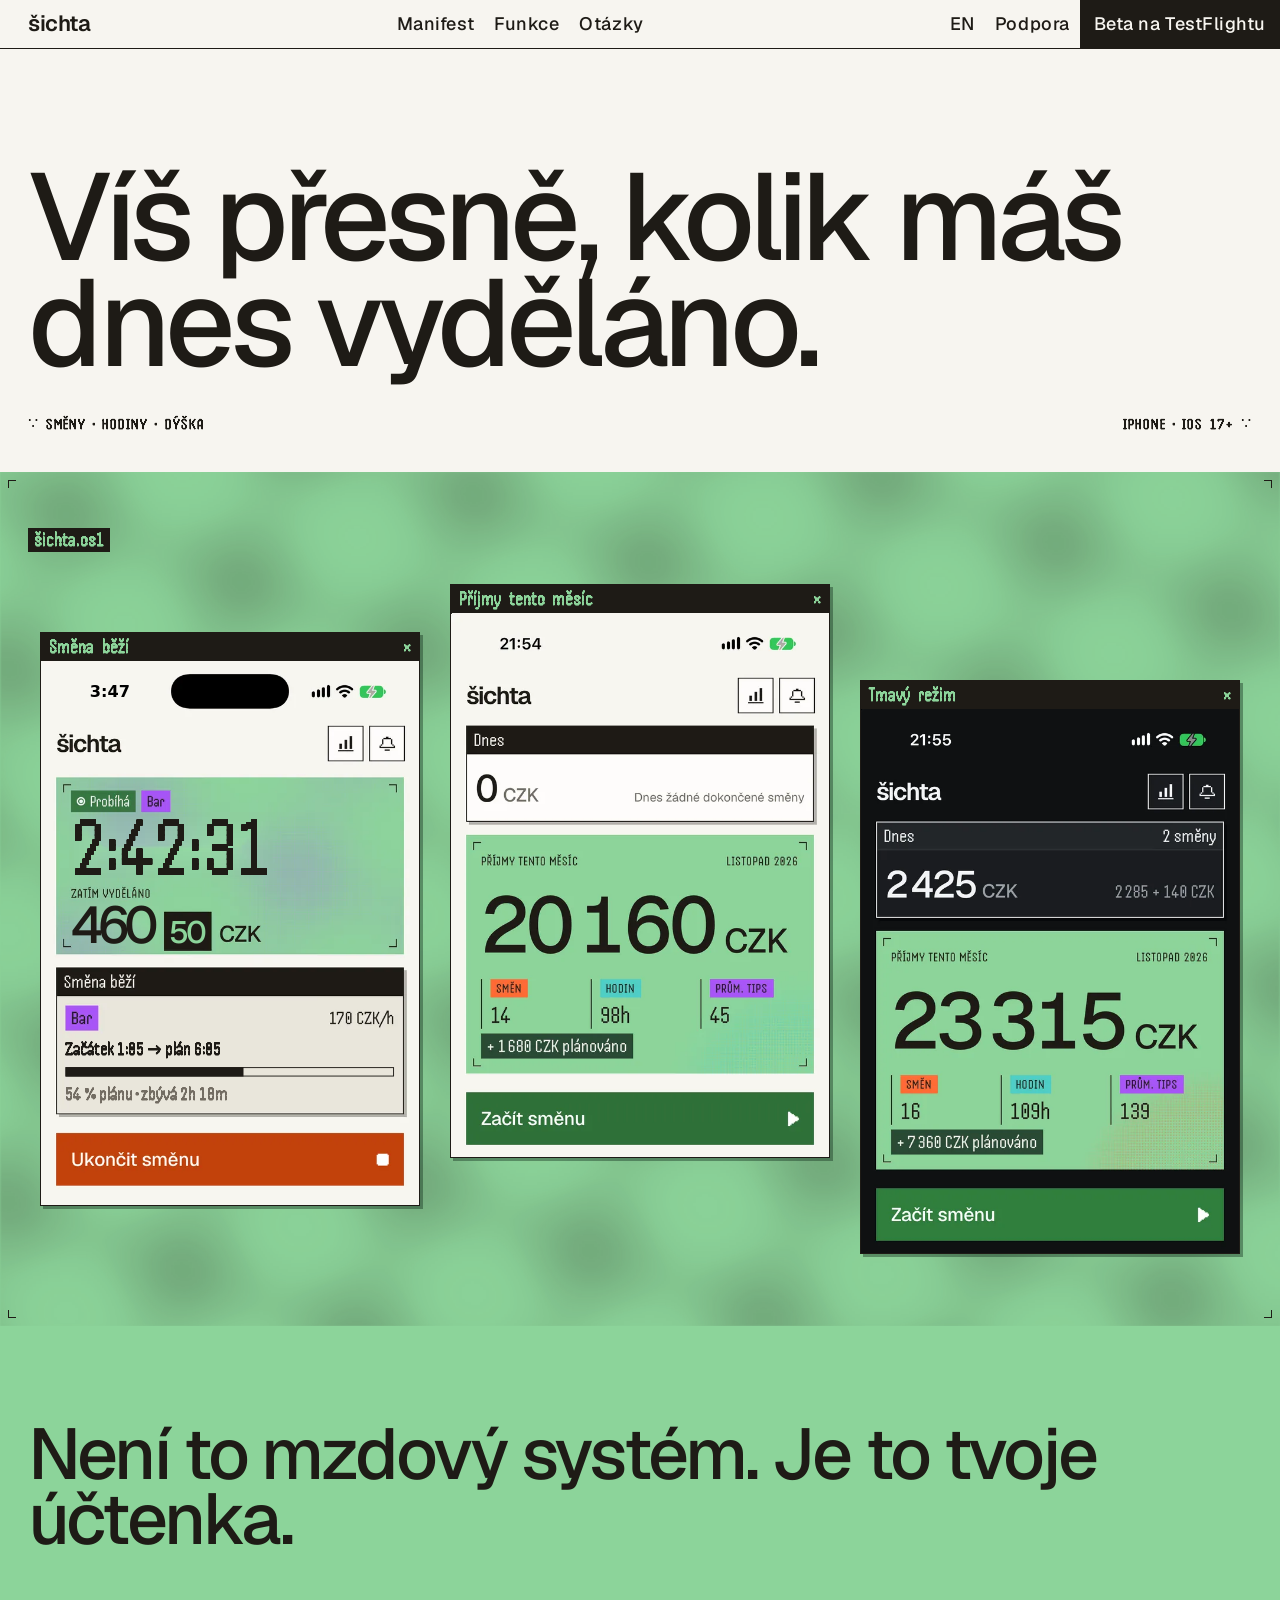
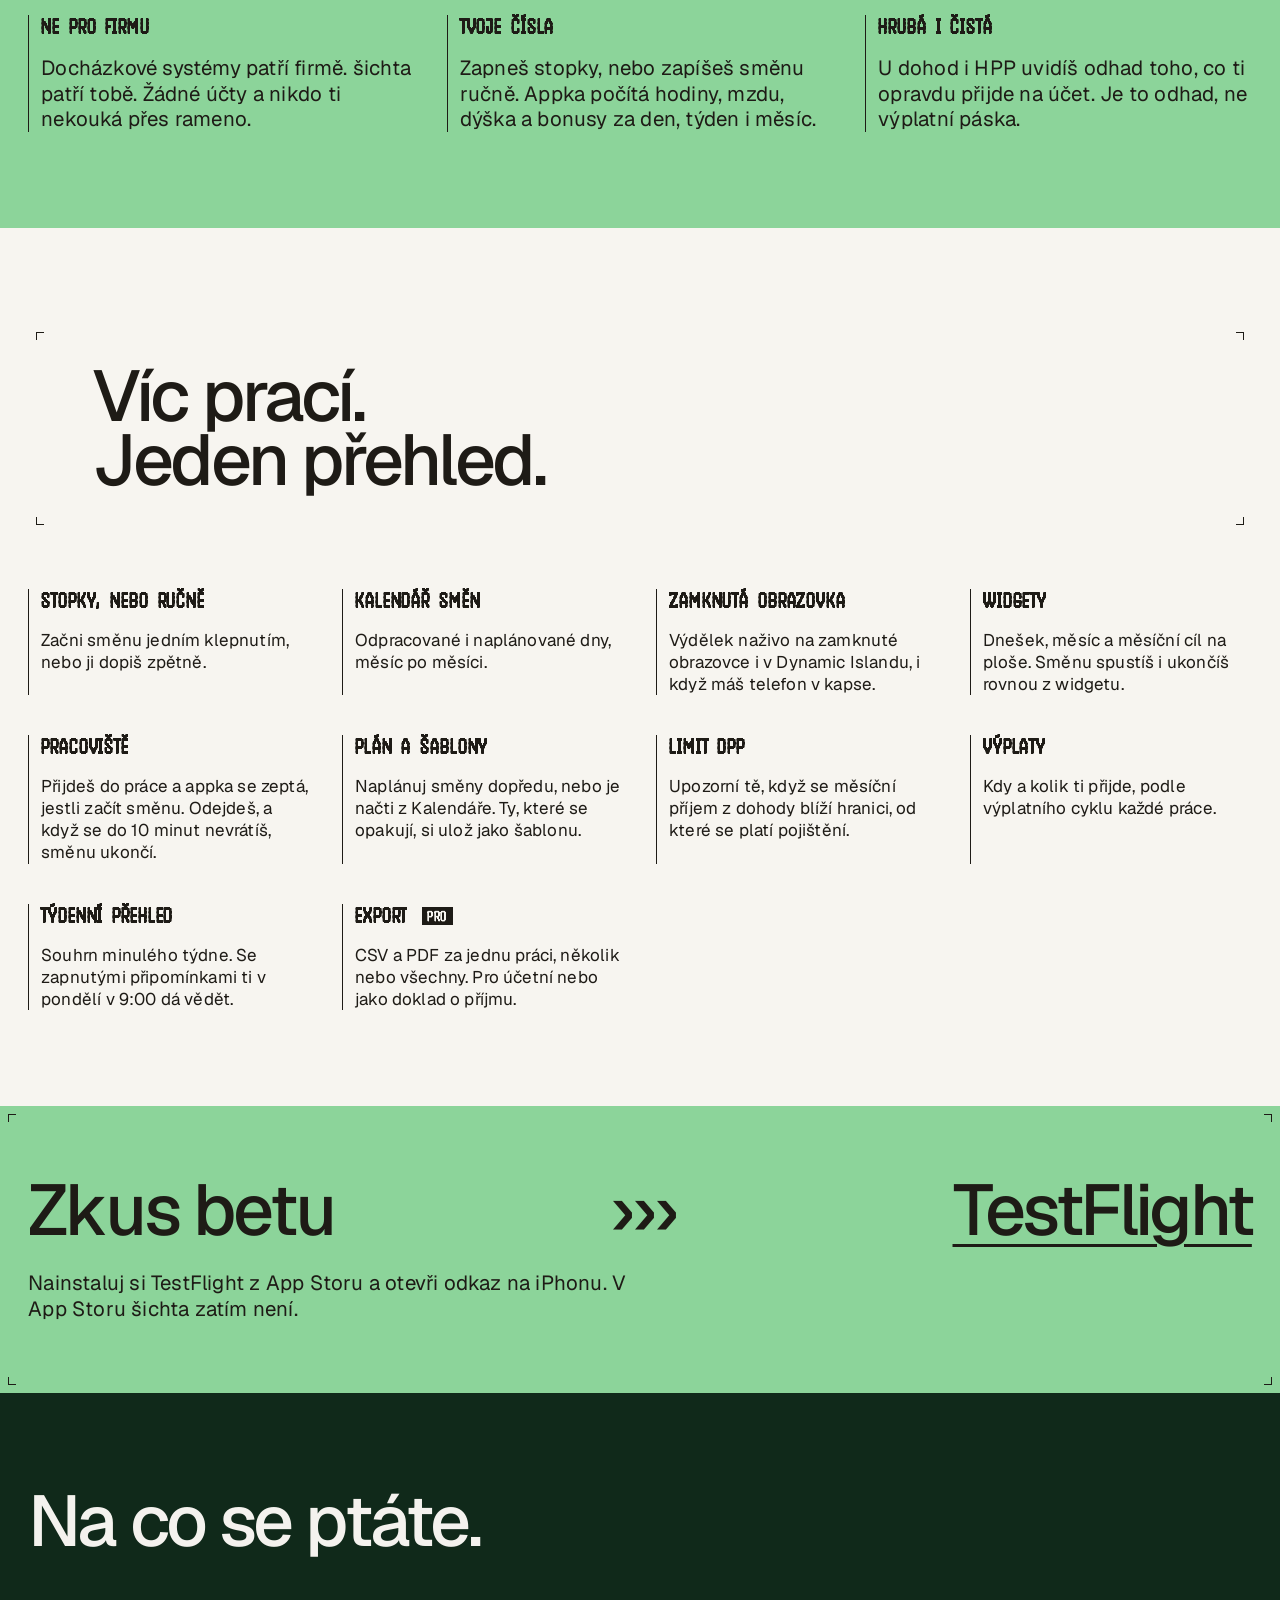
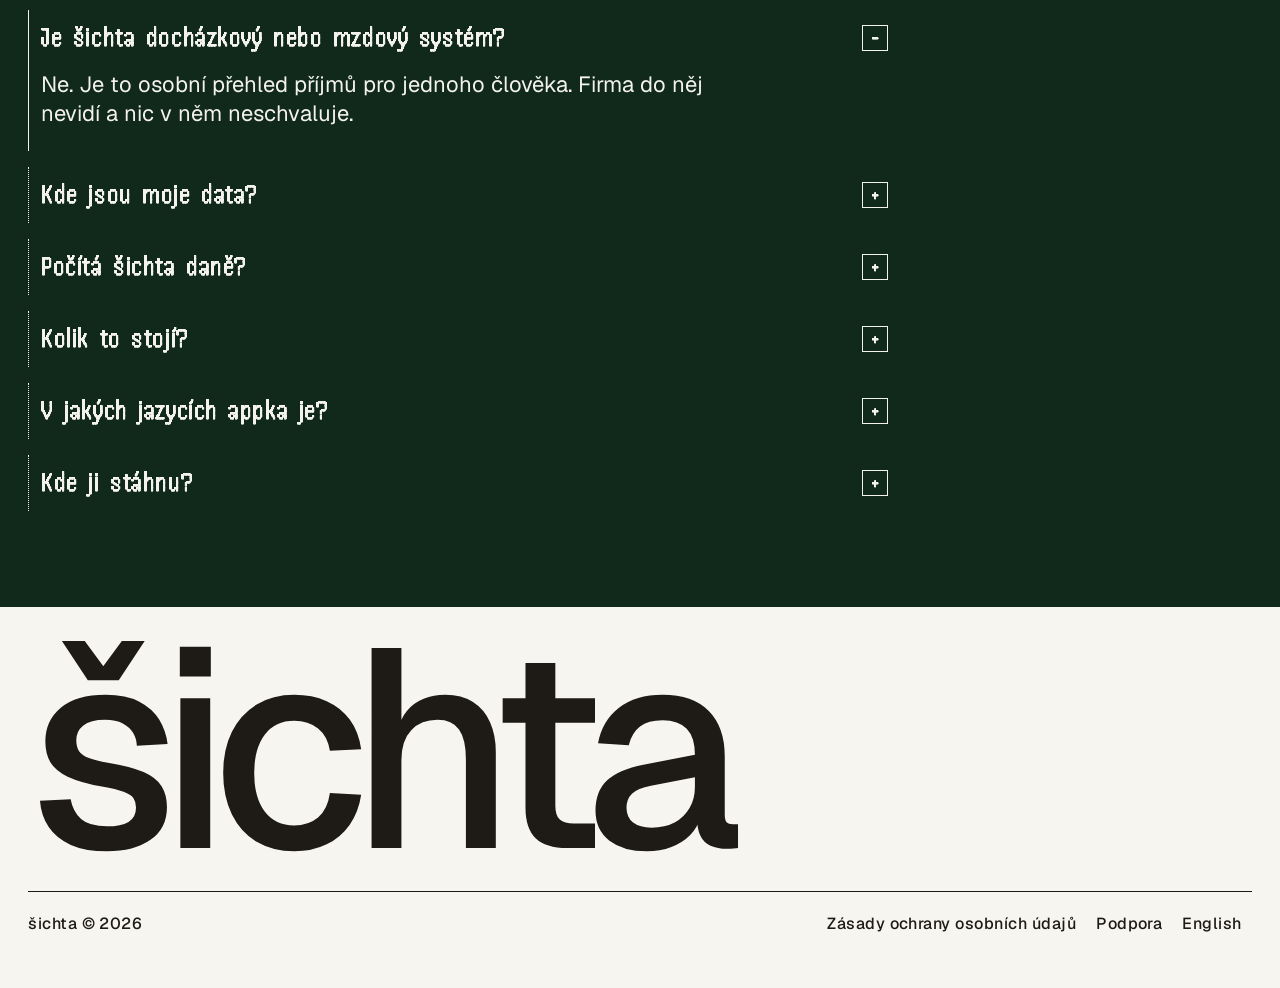
==== index.html @ 4fa84c01 "Landing: live running shift, stage shader, sticky header - The running-shift screenshot now ticks fr" ====
<!doctype html>
<html lang="cs">
<head>
<meta charset="utf-8">
<meta name="viewport" content="width=device-width, initial-scale=1">
<title>šichta — víš přesně, kolik máš dnes vyděláno</title>
<meta name="description" content="šichta je osobní přehled směn a výdělku pro brigády, dohody i HPP. Stopky, dýška, odhad čisté mzdy, výplaty a widgety. Beta pro iPhone na TestFlightu.">
<link rel="canonical" href="https://theanhgen.github.io/sichta-legal/">
<link rel="alternate" hreflang="cs" href="https://theanhgen.github.io/sichta-legal/">
<link rel="alternate" hreflang="en" href="https://theanhgen.github.io/sichta-legal/index.en.html">
<link rel="alternate" hreflang="x-default" href="https://theanhgen.github.io/sichta-legal/">
<meta name="theme-color" content="#F7F5F0">
<meta property="og:type" content="website">
<meta property="og:site_name" content="šichta">
<meta property="og:locale" content="cs_CZ">
<meta property="og:title" content="šichta — víš přesně, kolik máš dnes vyděláno">
<meta property="og:description" content="šichta je osobní přehled směn a výdělku pro brigády, dohody i HPP. Stopky, dýška, odhad čisté mzdy, výplaty a widgety. Beta pro iPhone na TestFlightu.">
<meta property="og:url" content="https://theanhgen.github.io/sichta-legal/">
<meta property="og:image" content="https://theanhgen.github.io/sichta-legal/assets/img/og-cs.png">
<meta property="og:image:width" content="1200">
<meta property="og:image:height" content="630">
<meta property="og:image:alt" content="šichta — osobní přehled směn a výdělku">
<meta name="twitter:card" content="summary_large_image">
<link rel="icon" type="image/png" sizes="32x32" href="assets/img/favicon-32.png">
<link rel="apple-touch-icon" href="assets/img/apple-touch-icon.png">
<link rel="preload" href="assets/fonts/Geist-Medium.woff2" as="font" type="font/woff2" crossorigin>
<link rel="preload" href="assets/fonts/Handjet-Medium.woff2" as="font" type="font/woff2" crossorigin>
<link rel="stylesheet" href="assets/site.css?v=4">
<script src="assets/site.js?v=4" defer></script>
</head>
<body>
<a class="skip" href="#main">Přeskočit na obsah</a>
<header class="nav">
<a class="brand" href="#top">šichta</a>
<nav class="grp sections" aria-label="Sekce">
<a href="#manifest">Manifest</a>
<a href="#funkce">Funkce</a>
<a href="#otazky">Otázky</a>
</nav>
<div class="grp">
<a href="index.en.html" hreflang="en" lang="en" title="English">EN</a>
<a class="wide" href="support.cs.html">Podpora</a>
<a class="cta" href="https://testflight.apple.com/join/hakq1vy3">Beta na TestFlightu</a>
</div>
</header>

<main id="main">
<section id="top" class="hero wrap">
<h1 class="hero-h">Víš přesně, kolik máš<br>dnes vyděláno.</h1>
<div class="hero-meta">
<span class="mono">∵ směny · hodiny · dýška</span>
<span class="mono">iPhone · iOS 17+ ∵</span>
</div>
</section>

<section class="stage-sec blk dots crop wrap" data-shader aria-label="Snímky obrazovky z aplikace">
<span class="tk tl"></span><span class="tk tr"></span><span class="tk bl"></span><span class="tk br"></span>
<div class="dither" style="right: -160px; bottom: -200px; width: 720px; height: 720px"></div>
<div class="dither" style="left: -220px; top: 120px; width: 520px; height: 520px"></div>
<div style="position: relative; margin-bottom: 32px"><span class="chip">šichta.os1</span></div>
<div class="stage">
<figure class="win">
<figcaption class="win-bar"><span>Směna běží</span><span aria-hidden="true">×</span></figcaption>
<div class="live" data-live="cs">
<img src="assets/img/run-cs.webp" data-live-src="assets/img/run-cs-live.webp" width="640" height="923" alt="Běžící směna: čas, zatím vyděláno 460 CZK, 170 CZK/h, 54 % plánu" decoding="async">
<svg class="live-ov" viewBox="0 0 1206 1740" aria-hidden="true" focusable="false">
<text class="lv-sb" data-k="clock" x="155.7" y="116">21:54</text>
<text class="lv-timer" data-k="timer" x="96" y="680">2:42:27</text>
<text class="lv-int" data-k="int" x="96.4" y="900">460</text>
<svg class="lv-cents" x="395" y="805" width="146" height="119" viewBox="0 0 146 119" overflow="hidden"><g class="lv-roll" data-k="c0"></g><g class="lv-roll" data-k="c1"></g></svg>
<text class="lv-line" data-k="start" x="77.5" y="1257.8"></text>
<rect class="lv-fill" data-k="fill" x="78" y="1298" width="570" height="30"/>
<rect class="lv-frame" x="79.5" y="1299.5" width="1047" height="27"/>
<text class="lv-line lv-muted" data-k="pct" x="77.7" y="1403.7"></text>
</svg>
</div>
</figure>
<figure class="win">
<figcaption class="win-bar"><span>Příjmy tento měsíc</span><span aria-hidden="true">×</span></figcaption>
<img src="assets/img/month-cs.webp" width="640" height="923" alt="Domovská obrazovka: příjmy tento měsíc 20 160 CZK, 14 směn, 98 hodin" loading="lazy" decoding="async">
</figure>
<figure class="win">
<figcaption class="win-bar"><span>Tmavý režim</span><span aria-hidden="true">×</span></figcaption>
<img src="assets/img/dark-cs.webp" width="640" height="923" alt="Domovská obrazovka v tmavém režimu: dnes 2 425 CZK, měsíc 23 315 CZK, naplánované směny" loading="lazy" decoding="async">
</figure>
</div>
</section>

<section id="manifest" class="sec blk wrap">
<h2 class="sec-h" style="max-width: 1100px">Není to mzdový systém. Je to tvoje účtenka.</h2>
<div class="cols" style="margin-top: 64px">
<div class="rule">
<h3 class="mono">Ne pro firmu</h3>
<p class="lead">Docházkové systémy patří firmě. šichta patří tobě. Žádné účty a nikdo ti nekouká přes rameno.</p>
</div>
<div class="rule">
<h3 class="mono">Tvoje čísla</h3>
<p class="lead">Zapneš stopky, nebo zapíšeš směnu ručně. Appka počítá hodiny, mzdu, dýška a bonusy za den, týden i měsíc.</p>
</div>
<div class="rule">
<h3 class="mono">Hrubá i čistá</h3>
<p class="lead">U dohod i HPP uvidíš odhad toho, co ti opravdu přijde na účet. Je to odhad, ne výplatní páska.</p>
</div>
</div>
</section>

<section id="funkce" class="sec wrap">
<div class="crop" style="padding: 40px clamp(16px, 5vw, 80px)">
<span class="tk tl"></span><span class="tk tr"></span><span class="tk bl"></span><span class="tk br"></span>
<h2 class="sec-h">Víc prací.<br>Jeden přehled.</h2>
</div>
<div class="cols cols-f" style="margin-top: 56px">
<div class="rule">
<h3 class="mono">Stopky, nebo ručně</h3>
<p class="body">Začni směnu jedním klepnutím, nebo ji dopiš zpětně.</p>
</div>
<div class="rule">
<h3 class="mono">Kalendář směn</h3>
<p class="body">Odpracované i naplánované dny, měsíc po měsíci.</p>
</div>
<div class="rule">
<h3 class="mono">Zamknutá obrazovka</h3>
<p class="body">Výdělek naživo na zamknuté obrazovce i v Dynamic Islandu, i když máš telefon v kapse.</p>
</div>
<div class="rule">
<h3 class="mono">Widgety</h3>
<p class="body">Dnešek, měsíc a měsíční cíl na ploše. Směnu spustíš i ukončíš rovnou z widgetu.</p>
</div>
<div class="rule">
<h3 class="mono">Pracoviště</h3>
<p class="body">Přijdeš do práce a appka se zeptá, jestli začít směnu. Odejdeš, a když se do 10 minut nevrátíš, směnu ukončí.</p>
</div>
<div class="rule">
<h3 class="mono">Plán a šablony</h3>
<p class="body">Naplánuj směny dopředu, nebo je načti z Kalendáře. Ty, které se opakují, si ulož jako šablonu.</p>
</div>
<div class="rule">
<h3 class="mono">Limit DPP</h3>
<p class="body">Upozorní tě, když se měsíční příjem z dohody blíží hranici, od které se platí pojištění.</p>
</div>
<div class="rule">
<h3 class="mono">Výplaty</h3>
<p class="body">Kdy a kolik ti přijde, podle výplatního cyklu každé práce.</p>
</div>
<div class="rule">
<h3 class="mono">Týdenní přehled</h3>
<p class="body">Souhrn minulého týdne. Se zapnutými připomínkami ti v pondělí v 9:00 dá vědět.</p>
</div>
<div class="rule">
<h3 class="mono">Export <span class="chip chip-pro">Pro</span></h3>
<p class="body">CSV a PDF za jednu práci, několik nebo všechny. Pro účetní nebo jako doklad o příjmu.</p>
</div>
</div>
</section>

<section id="beta" class="beta blk crop wrap">
<span class="tk tl"></span><span class="tk tr"></span><span class="tk bl"></span><span class="tk br"></span>
<div class="beta-row">
<h2 class="sec-h">Zkus betu</h2>
<span class="sec-h" aria-hidden="true">›››</span>
<a class="sec-h" href="https://testflight.apple.com/join/hakq1vy3">TestFlight</a>
</div>
<p class="lead">Nainstaluj si TestFlight z App Storu a otevři odkaz na iPhonu. V App Storu šichta zatím není.</p>
</section>

<section id="otazky" class="sec night wrap">
<h2 class="sec-h">Na co se ptáte.</h2>
<div class="faqs">
<details class="faq" open>
<summary>Je šichta docházkový nebo mzdový systém?</summary>
<p>Ne. Je to osobní přehled příjmů pro jednoho člověka. Firma do něj nevidí a nic v něm neschvaluje.</p>
</details>
<details class="faq">
<summary>Kde jsou moje data?</summary>
<p>V telefonu a jako záloha ve tvém iCloudu. Když zapneš AI Sync, posílají se směny i na server šichty. Appka posílá anonymní statistiky používání na vlastní server, bez reklamních sítí, a dají se vypnout v Nastavení. Podrobnosti jsou v <a href="privacy-policy.cs.html">zásadách ochrany osobních údajů</a>.</p>
</details>
<details class="faq">
<summary>Počítá šichta daně?</summary>
<p>Odhaduje čistou mzdu pro DPP, DPČ a HPP. Je to odhad, ne výplatní páska.</p>
</details>
<details class="faq">
<summary>Kolik to stojí?</summary>
<p>Základ je zdarma. Historie a kalendář v něm ukazují aktuální a tři předchozí měsíce. Pro odemkne celou historii a export do CSV a PDF. Cenu Pro oznámíme před vydáním v App Storu.</p>
</details>
<details class="faq">
<summary>V jakých jazycích appka je?</summary>
<p>Česky a anglicky. Vietnamština, ukrajinština a ruština jsou v betě.</p>
</details>
<details class="faq">
<summary>Kde ji stáhnu?</summary>
<p>Zatím jako betu přes <a href="https://testflight.apple.com/join/hakq1vy3">TestFlight</a>. V App Storu bude později.</p>
</details>
</div>
</section>
</main>

<footer class="foot wrap">
<div class="wordmark" aria-hidden="true">šichta</div>
<div class="nav">
<span>šichta © 2026</span>
<div class="grp">
<a href="privacy-policy.cs.html">Zásady ochrany osobních údajů</a>
<a href="support.cs.html">Podpora</a>
<a href="index.en.html" hreflang="en" lang="en">English</a>
</div>
</div>
</footer>
</body>
</html>
---- assets/site.css ----
/* šichta landing page. Tokens from the app (Sichta/Theme/AppTheme.swift) and the
   redesign board's sichta.css: no radii, hairlines, hard offset shadows, inverted
   bitmap labels, colour blocks, crop ticks. Fonts are self-hosted (SIL OFL). */
@font-face { font-family: 'Geist'; src: url('fonts/Geist-Regular.woff2') format('woff2'); font-weight: 400; font-display: swap; }
@font-face { font-family: 'Geist'; src: url('fonts/Geist-Medium.woff2') format('woff2'); font-weight: 500; font-display: swap; }
@font-face { font-family: 'Geist'; src: url('fonts/Geist-SemiBold.woff2') format('woff2'); font-weight: 600; font-display: swap; }
@font-face { font-family: 'Handjet'; src: url('fonts/Handjet-Medium.woff2') format('woff2'); font-weight: 500; font-display: swap; }
@font-face { font-family: 'Handjet'; src: url('fonts/Handjet-Bold.woff2') format('woff2'); font-weight: 700; font-display: swap; }

:root {
  --bg: #F7F5F0;
  --surface: #FDFCFB;
  --panel: #E9E5DC;
  --ink: #1E1B16;
  --muted: #736D63;
  --fill: #2E7038;
  --shadow: rgba(30, 27, 22, .32);
  --pad: clamp(16px, 2.2vw, 32px);
  --mono: 'Handjet', ui-monospace, monospace;
}
* { box-sizing: border-box; }
html { scroll-behavior: smooth; -webkit-text-size-adjust: 100%; }
@media (prefers-reduced-motion: reduce) { html { scroll-behavior: auto; } }
body {
  margin: 0; background: var(--bg); color: var(--ink);
  font-family: 'Geist', system-ui, sans-serif; font-size: 16px; line-height: 1.25;
  -webkit-font-smoothing: antialiased;
}
a { color: inherit; }
a:focus-visible, summary:focus-visible { outline: 2px solid var(--fill); outline-offset: 2px; }
img { display: block; max-width: 100%; height: auto; }
.skip { position: absolute; left: -9999px; }
.skip:focus { left: 8px; top: 8px; z-index: 10; background: var(--ink); color: var(--bg); padding: 8px 12px; }

/* Blocks */
.wrap { padding-left: var(--pad); padding-right: var(--pad); }
.blk { --bg: #8CD49A; --muted: #2A4A35; --shadow: rgba(16, 41, 26, .4); background: var(--bg); color: var(--ink); }
.night { --bg: #10291A; --surface: #173524; --panel: #173524; --ink: #F4F2EE; --muted: #A9C2AF; --shadow: rgba(0, 0, 0, .5); background: var(--bg); color: var(--ink); }
.dots { background-image: radial-gradient(color-mix(in srgb, var(--ink) 55%, transparent) .8px, transparent 1px); background-size: 8px 8px; }
.dither { position: absolute; opacity: .6; background-image: radial-gradient(var(--ink) 1px, transparent 1.2px); background-size: 4px 4px; -webkit-mask-image: radial-gradient(closest-side, #000 35%, transparent 100%); mask-image: radial-gradient(closest-side, #000 35%, transparent 100%); pointer-events: none; }
.crop { position: relative; }
.crop > .tk { position: absolute; width: 8px; height: 8px; border: 0 solid var(--ink); pointer-events: none; }
.crop > .tl { top: 8px; left: 8px; border-top-width: 1px; border-left-width: 1px; }
.crop > .tr { top: 8px; right: 8px; border-top-width: 1px; border-right-width: 1px; }
.crop > .bl { bottom: 8px; left: 8px; border-bottom-width: 1px; border-left-width: 1px; }
.crop > .br { bottom: 8px; right: 8px; border-bottom-width: 1px; border-right-width: 1px; }

/* Type */
.mono { font-family: var(--mono); font-weight: 500; font-size: 16px; line-height: 1; letter-spacing: .06em; text-transform: uppercase; }
.mono, .chip, .win-bar, summary { font-variant-ligatures: none; word-spacing: .18em; }
.hero-h { margin: 0; font-weight: 500; font-size: clamp(52px, 9.6vw, 140px); line-height: .86; letter-spacing: -.045em; }
.sec-h { margin: 0; font-weight: 500; font-size: clamp(40px, 5.6vw, 82px); line-height: .9; letter-spacing: -.04em; }
.lead { margin: 0; font-size: clamp(18px, 1.6vw, 22px); line-height: 1.25; letter-spacing: .01em; }
.body { margin: 0; font-size: 17px; line-height: 1.3; letter-spacing: .01em; }
.chip { display: inline-block; background: var(--ink); color: var(--bg); font-family: var(--mono); font-weight: 500; font-size: 20px; line-height: 1; padding: 2px 6px; white-space: nowrap; }
.chip-pro { font-size: 16px; padding: 1px 5px; margin-left: 6px; vertical-align: 1px; letter-spacing: .04em; }

/* Nav */
body > header.nav { position: sticky; top: 0; z-index: 20; background: var(--bg); }
main section[id] { scroll-margin-top: 48px; }
.nav { display: flex; justify-content: space-between; align-items: stretch; flex-wrap: wrap; font-weight: 500; font-size: 18px; letter-spacing: .03em; border-bottom: 1px solid var(--ink); }
.nav a { display: flex; align-items: center; min-height: 48px; padding: 0 10px; text-decoration: none; }
.nav a:hover { text-decoration: underline; text-underline-offset: .2em; }
.nav .brand { padding-left: var(--pad); font-weight: 600; font-size: 22px; letter-spacing: -.02em; }
.nav .grp { display: flex; flex-wrap: wrap; }
.nav a.cta { background: var(--ink); color: var(--bg); padding: 0 14px; }
.nav a.cta:hover { text-decoration: none; background: var(--fill); }
@media (max-width: 720px) {
  .nav .sections, .nav .wide { display: none; }
  .nav { font-size: 16px; flex-wrap: nowrap; }
  .nav a.cta { padding: 0 12px; }
}

/* Hero */
.hero { padding-top: clamp(56px, 9vw, 150px); padding-bottom: 40px; }
@media (max-width: 720px) { .hero-h br { display: none; } }
.hero-meta { display: flex; justify-content: space-between; gap: 16px; flex-wrap: wrap; margin-top: 40px; }

/* Stage: real screenshots in board windows */
.stage-sec { padding-top: 56px; padding-bottom: 72px; overflow: hidden; }
.stage { position: relative; display: grid; grid-template-columns: repeat(3, minmax(0, 1fr)); gap: clamp(16px, 2.4vw, 32px); align-items: start; max-width: 1200px; margin: 0 auto; }
.stage > figure:nth-child(1) { margin-top: 48px; }
.stage > figure:nth-child(3) { margin-top: 96px; }
.win { margin: 0; background: var(--panel); border: 1px solid var(--ink); box-shadow: 3px 3px 0 var(--shadow); }
.win-bar { display: flex; justify-content: space-between; align-items: center; gap: 8px; background: var(--ink); color: var(--bg); font-family: var(--mono); font-weight: 500; font-size: 20px; line-height: 1; padding: 4px 8px; }
.win img { width: 100%; aspect-ratio: 640 / 923; background: var(--bg); }
/* Live running card: SVG text over a screenshot with the changing parts removed */
.live { position: relative; }
.live-ov { position: absolute; inset: 0; width: 100%; height: 100%; visibility: hidden; }
.live.on .live-ov { visibility: visible; }
.live-ov text { font-variant-ligatures: none; }
.lv-cents { overflow: hidden; }
.lv-sb { font-family: -apple-system, 'SF Pro Text', system-ui, sans-serif; font-weight: 600; font-size: 51.6px; fill: #000; }
.lv-timer { font-family: 'Handjet', ui-monospace, monospace; font-weight: 500; font-size: 265px; fill: #1E1B16; }
.lv-int { font-family: 'Geist', system-ui, sans-serif; font-weight: 500; font-size: 165px; letter-spacing: -14px; fill: #1E1B16; }
.lv-roll { transition: transform .16s ease-out; }
.lv-roll text { font-family: 'Geist', system-ui, sans-serif; font-weight: 500; font-size: 99px; fill: #8CD49A; text-anchor: middle; }
.lv-line { font-family: 'Handjet', ui-monospace, monospace; font-weight: 500; font-size: 61.7px; fill: #1E1B16; }
.lv-muted { fill: #736D63; }
.lv-fill { fill: #1E1B16; }
.lv-frame { fill: none; stroke: #1E1B16; stroke-width: 3; }
@media (prefers-reduced-motion: reduce) { .lv-roll { transition: none; } }

/* Stage shader (assets/site.js); the CSS dots stay as the fallback */
.stage-sec > canvas.shader { position: absolute; inset: 0; width: 100%; height: 100%; pointer-events: none; filter: blur(.8px); }
.stage-sec.shader-on { background-image: none; }
.stage-sec.shader-on .dither { display: none; }

@media (max-width: 760px) {
  .stage { display: flex; overflow-x: auto; scroll-snap-type: x mandatory; gap: 16px; margin: 0 calc(-1 * var(--pad)); padding: 0 var(--pad) 12px; -webkit-overflow-scrolling: touch; }
  .stage > figure { flex: 0 0 78%; scroll-snap-align: center; margin-top: 0 !important; }
}

/* Sections */
.sec { padding-top: clamp(64px, 8vw, 96px); padding-bottom: clamp(64px, 8vw, 96px); }
.cols { display: grid; grid-template-columns: repeat(auto-fit, minmax(240px, 1fr)); gap: 32px; }
.cols-f { grid-template-columns: repeat(auto-fit, minmax(220px, 1fr)); gap: 40px 32px; }
.rule { border-left: 1px solid var(--ink); padding-left: 12px; }
.rule h3 { margin: 0 0 18px; }
.rule h3.mono { font-weight: 700; font-size: 22px; letter-spacing: .04em; }
.note { margin: 40px 0 0; color: var(--muted); font-size: 15px; line-height: 1.35; max-width: 720px; }
.note a { text-underline-offset: .15em; }

/* Beta CTA */
.beta { padding-top: 72px; padding-bottom: 72px; }
.beta-row { display: flex; flex-wrap: wrap; justify-content: space-between; align-items: center; gap: 24px; }
.beta-row a { text-underline-offset: .12em; text-decoration-thickness: 3px; }
.beta-row a:hover { background: var(--ink); color: var(--bg); text-decoration: none; }
.beta p { margin: 28px 0 0; max-width: 640px; }

/* FAQ */
.faqs { margin-top: 56px; display: flex; flex-direction: column; gap: 16px; max-width: 860px; }
details.faq { border-left: 1px dotted var(--ink); padding: 0 0 0 12px; }
details.faq[open] { border-left-style: solid; }
details.faq > summary { display: flex; justify-content: space-between; align-items: center; gap: 16px; min-height: 56px; cursor: pointer; list-style: none; font-family: var(--mono); font-weight: 500; font-size: clamp(22px, 2.2vw, 28px); line-height: 1.05; letter-spacing: .02em; }
details.faq > summary::-webkit-details-marker { display: none; }
details.faq > summary::after { content: '+'; display: grid; place-items: center; flex: none; width: 24px; height: 24px; border: 1px solid var(--ink); font-family: var(--mono); font-size: 20px; line-height: 1; }
details.faq[open] > summary::after { content: '−'; }
details.faq > p { margin: 0; padding: 4px 0 24px; max-width: 720px; font-size: clamp(18px, 1.8vw, 22px); line-height: 1.3; }
details.faq a { text-underline-offset: .15em; }

/* Footer */
.foot { padding-top: 32px; padding-bottom: 40px; }
.wordmark { font-weight: 500; font-size: clamp(96px, 22vw, 330px); line-height: .78; letter-spacing: -.06em; }
.foot .nav { margin-top: 32px; font-size: 16px; border-top: 1px solid var(--ink); border-bottom: 0; padding-top: 8px; }
.foot .nav span { display: flex; align-items: center; min-height: 48px; }
@media (max-width: 720px) {
  .foot .nav { flex-wrap: wrap; flex-direction: column; }
  .foot .nav a { padding: 0 20px 0 0; }
}
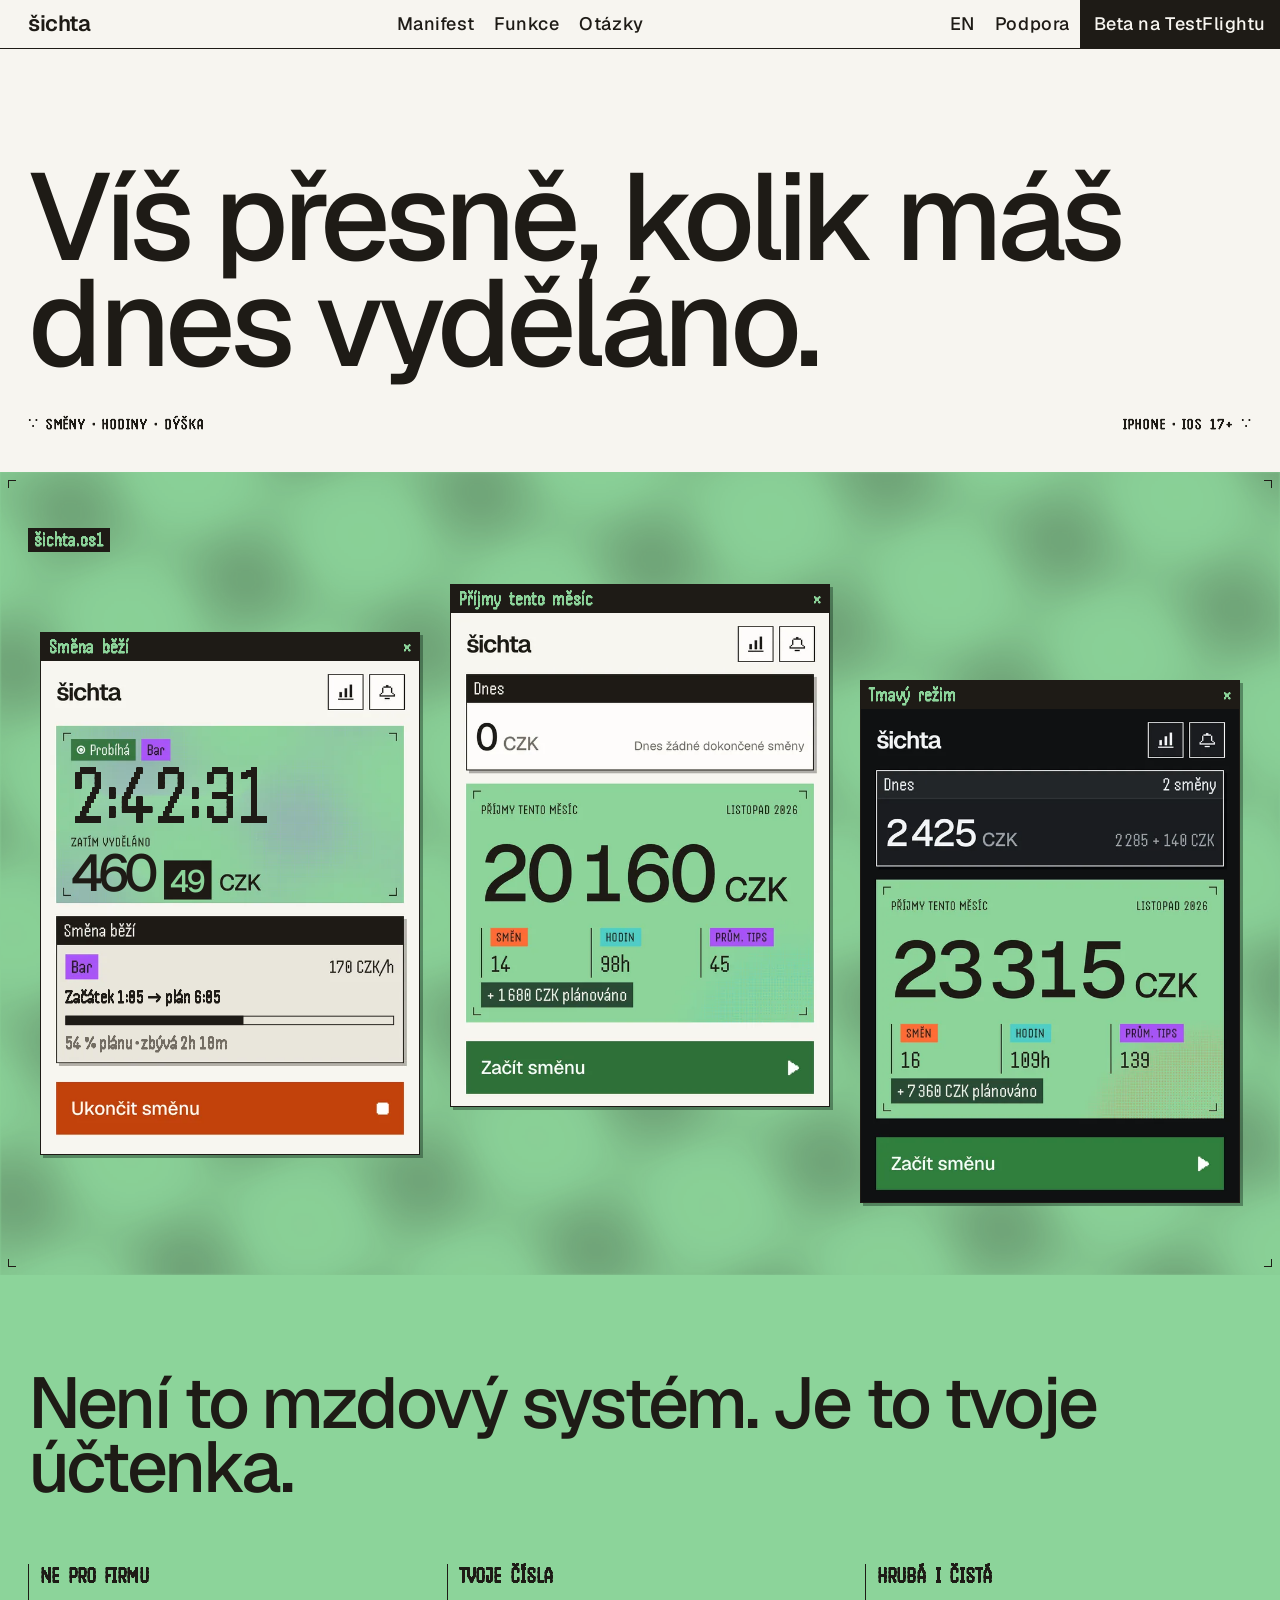
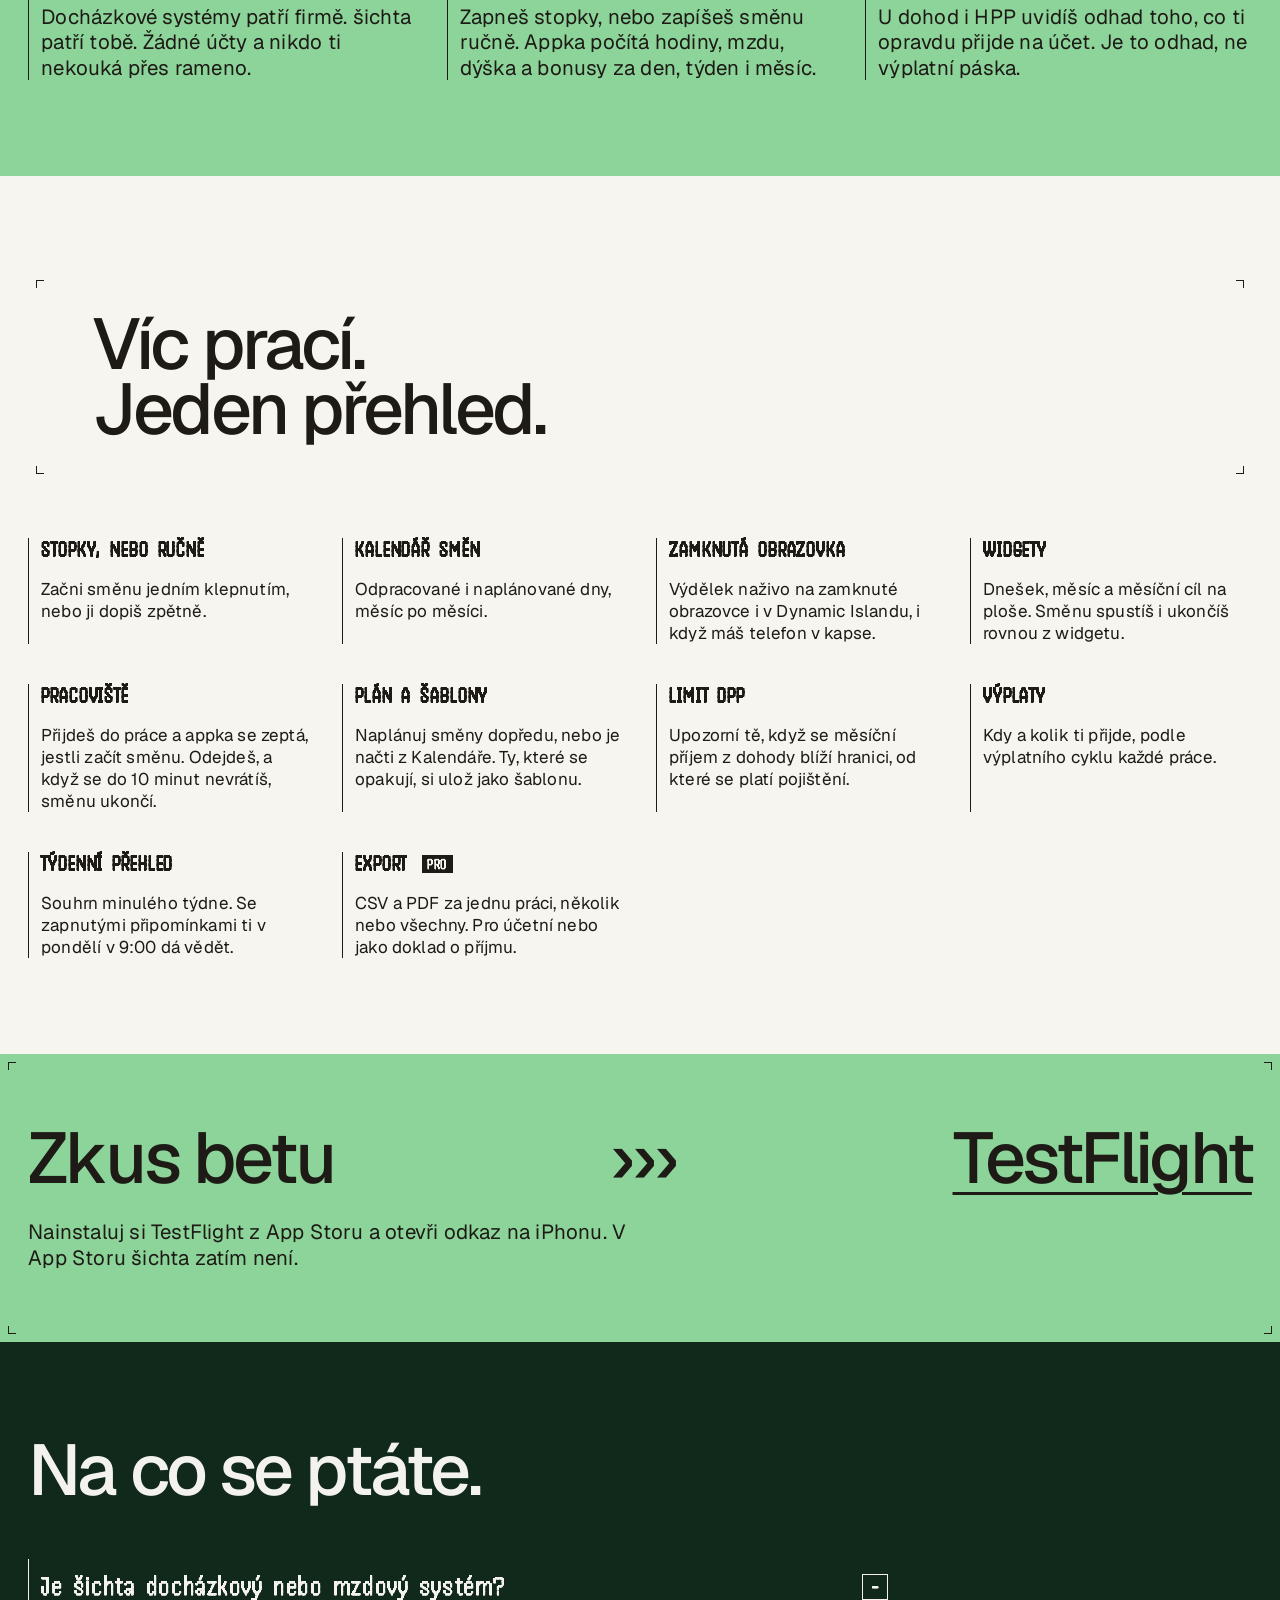
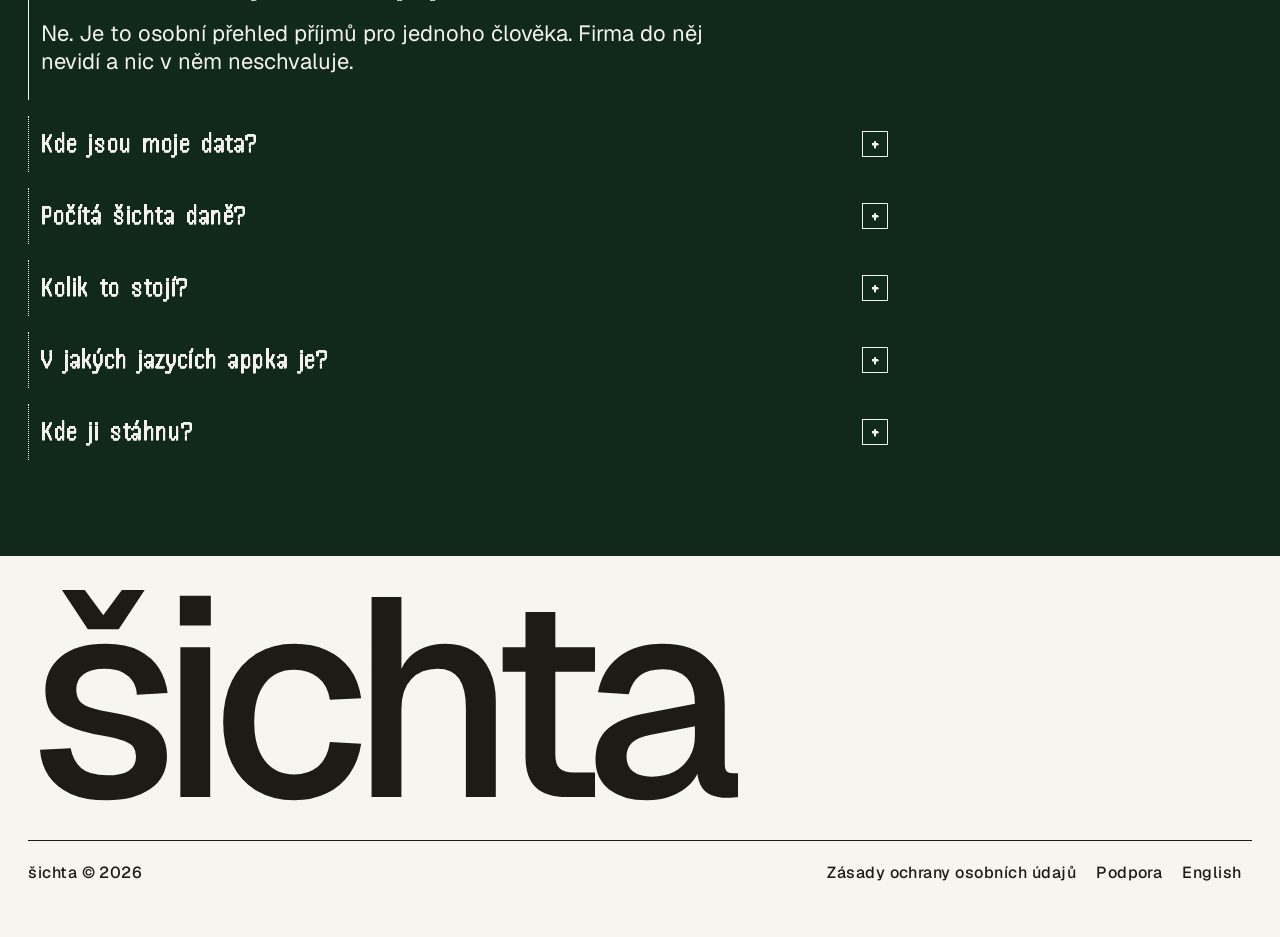
==== commit 688b056c: "Landing: crop the status bar from the app screenshots The clock, Dynamic Island, signal and battery " ====
--- a/index.html
+++ b/index.html
@@ -16,7 +16,7 @@
 <meta property="og:title" content="šichta — víš přesně, kolik máš dnes vyděláno">
 <meta property="og:description" content="šichta je osobní přehled směn a výdělku pro brigády, dohody i HPP. Stopky, dýška, odhad čisté mzdy, výplaty a widgety. Beta pro iPhone na TestFlightu.">
 <meta property="og:url" content="https://theanhgen.github.io/sichta-legal/">
-<meta property="og:image" content="https://theanhgen.github.io/sichta-legal/assets/img/og-cs.png">
+<meta property="og:image" content="https://theanhgen.github.io/sichta-legal/assets/img/og-cs.png?v=5">
 <meta property="og:image:width" content="1200">
 <meta property="og:image:height" content="630">
 <meta property="og:image:alt" content="šichta — osobní přehled směn a výdělku">
@@ -25,8 +25,8 @@
 <link rel="apple-touch-icon" href="assets/img/apple-touch-icon.png">
 <link rel="preload" href="assets/fonts/Geist-Medium.woff2" as="font" type="font/woff2" crossorigin>
 <link rel="preload" href="assets/fonts/Handjet-Medium.woff2" as="font" type="font/woff2" crossorigin>
-<link rel="stylesheet" href="assets/site.css?v=4">
-<script src="assets/site.js?v=4" defer></script>
+<link rel="stylesheet" href="assets/site.css?v=5">
+<script src="assets/site.js?v=5" defer></script>
 </head>
 <body>
 <a class="skip" href="#main">Přeskočit na obsah</a>
@@ -62,9 +62,8 @@
 <figure class="win">
 <figcaption class="win-bar"><span>Směna běží</span><span aria-hidden="true">×</span></figcaption>
 <div class="live" data-live="cs">
-<img src="assets/img/run-cs.webp" data-live-src="assets/img/run-cs-live.webp" width="640" height="923" alt="Běžící směna: čas, zatím vyděláno 460 CZK, 170 CZK/h, 54 % plánu" decoding="async">
-<svg class="live-ov" viewBox="0 0 1206 1740" aria-hidden="true" focusable="false">
-<text class="lv-sb" data-k="clock" x="155.7" y="116">21:54</text>
+<img src="assets/img/run-cs.webp?v=5" data-live-src="assets/img/run-cs-live.webp?v=5" width="640" height="836" alt="Běžící směna: čas, zatím vyděláno 460 CZK, 170 CZK/h, 54 % plánu" decoding="async">
+<svg class="live-ov" viewBox="0 165 1206 1575" aria-hidden="true" focusable="false">
 <text class="lv-timer" data-k="timer" x="96" y="680">2:42:27</text>
 <text class="lv-int" data-k="int" x="96.4" y="900">460</text>
 <svg class="lv-cents" x="395" y="805" width="146" height="119" viewBox="0 0 146 119" overflow="hidden"><g class="lv-roll" data-k="c0"></g><g class="lv-roll" data-k="c1"></g></svg>
@@ -77,11 +76,11 @@
 </figure>
 <figure class="win">
 <figcaption class="win-bar"><span>Příjmy tento měsíc</span><span aria-hidden="true">×</span></figcaption>
-<img src="assets/img/month-cs.webp" width="640" height="923" alt="Domovská obrazovka: příjmy tento měsíc 20 160 CZK, 14 směn, 98 hodin" loading="lazy" decoding="async">
+<img src="assets/img/month-cs.webp?v=5" width="640" height="836" alt="Domovská obrazovka: příjmy tento měsíc 20 160 CZK, 14 směn, 98 hodin" loading="lazy" decoding="async">
 </figure>
 <figure class="win">
 <figcaption class="win-bar"><span>Tmavý režim</span><span aria-hidden="true">×</span></figcaption>
-<img src="assets/img/dark-cs.webp" width="640" height="923" alt="Domovská obrazovka v tmavém režimu: dnes 2 425 CZK, měsíc 23 315 CZK, naplánované směny" loading="lazy" decoding="async">
+<img src="assets/img/dark-cs.webp?v=5" width="640" height="836" alt="Domovská obrazovka v tmavém režimu: dnes 2 425 CZK, měsíc 23 315 CZK, naplánované směny" loading="lazy" decoding="async">
 </figure>
 </div>
 </section>
--- a/assets/site.css
+++ b/assets/site.css
@@ -83,14 +83,13 @@
 .stage > figure:nth-child(3) { margin-top: 96px; }
 .win { margin: 0; background: var(--panel); border: 1px solid var(--ink); box-shadow: 3px 3px 0 var(--shadow); }
 .win-bar { display: flex; justify-content: space-between; align-items: center; gap: 8px; background: var(--ink); color: var(--bg); font-family: var(--mono); font-weight: 500; font-size: 20px; line-height: 1; padding: 4px 8px; }
-.win img { width: 100%; aspect-ratio: 640 / 923; background: var(--bg); }
+.win img { width: 100%; aspect-ratio: 640 / 836; background: var(--bg); }
 /* Live running card: SVG text over a screenshot with the changing parts removed */
 .live { position: relative; }
 .live-ov { position: absolute; inset: 0; width: 100%; height: 100%; visibility: hidden; }
 .live.on .live-ov { visibility: visible; }
 .live-ov text { font-variant-ligatures: none; }
 .lv-cents { overflow: hidden; }
-.lv-sb { font-family: -apple-system, 'SF Pro Text', system-ui, sans-serif; font-weight: 600; font-size: 51.6px; fill: #000; }
 .lv-timer { font-family: 'Handjet', ui-monospace, monospace; font-weight: 500; font-size: 265px; fill: #1E1B16; }
 .lv-int { font-family: 'Geist', system-ui, sans-serif; font-weight: 500; font-size: 165px; letter-spacing: -14px; fill: #1E1B16; }
 .lv-roll { transition: transform .16s ease-out; }
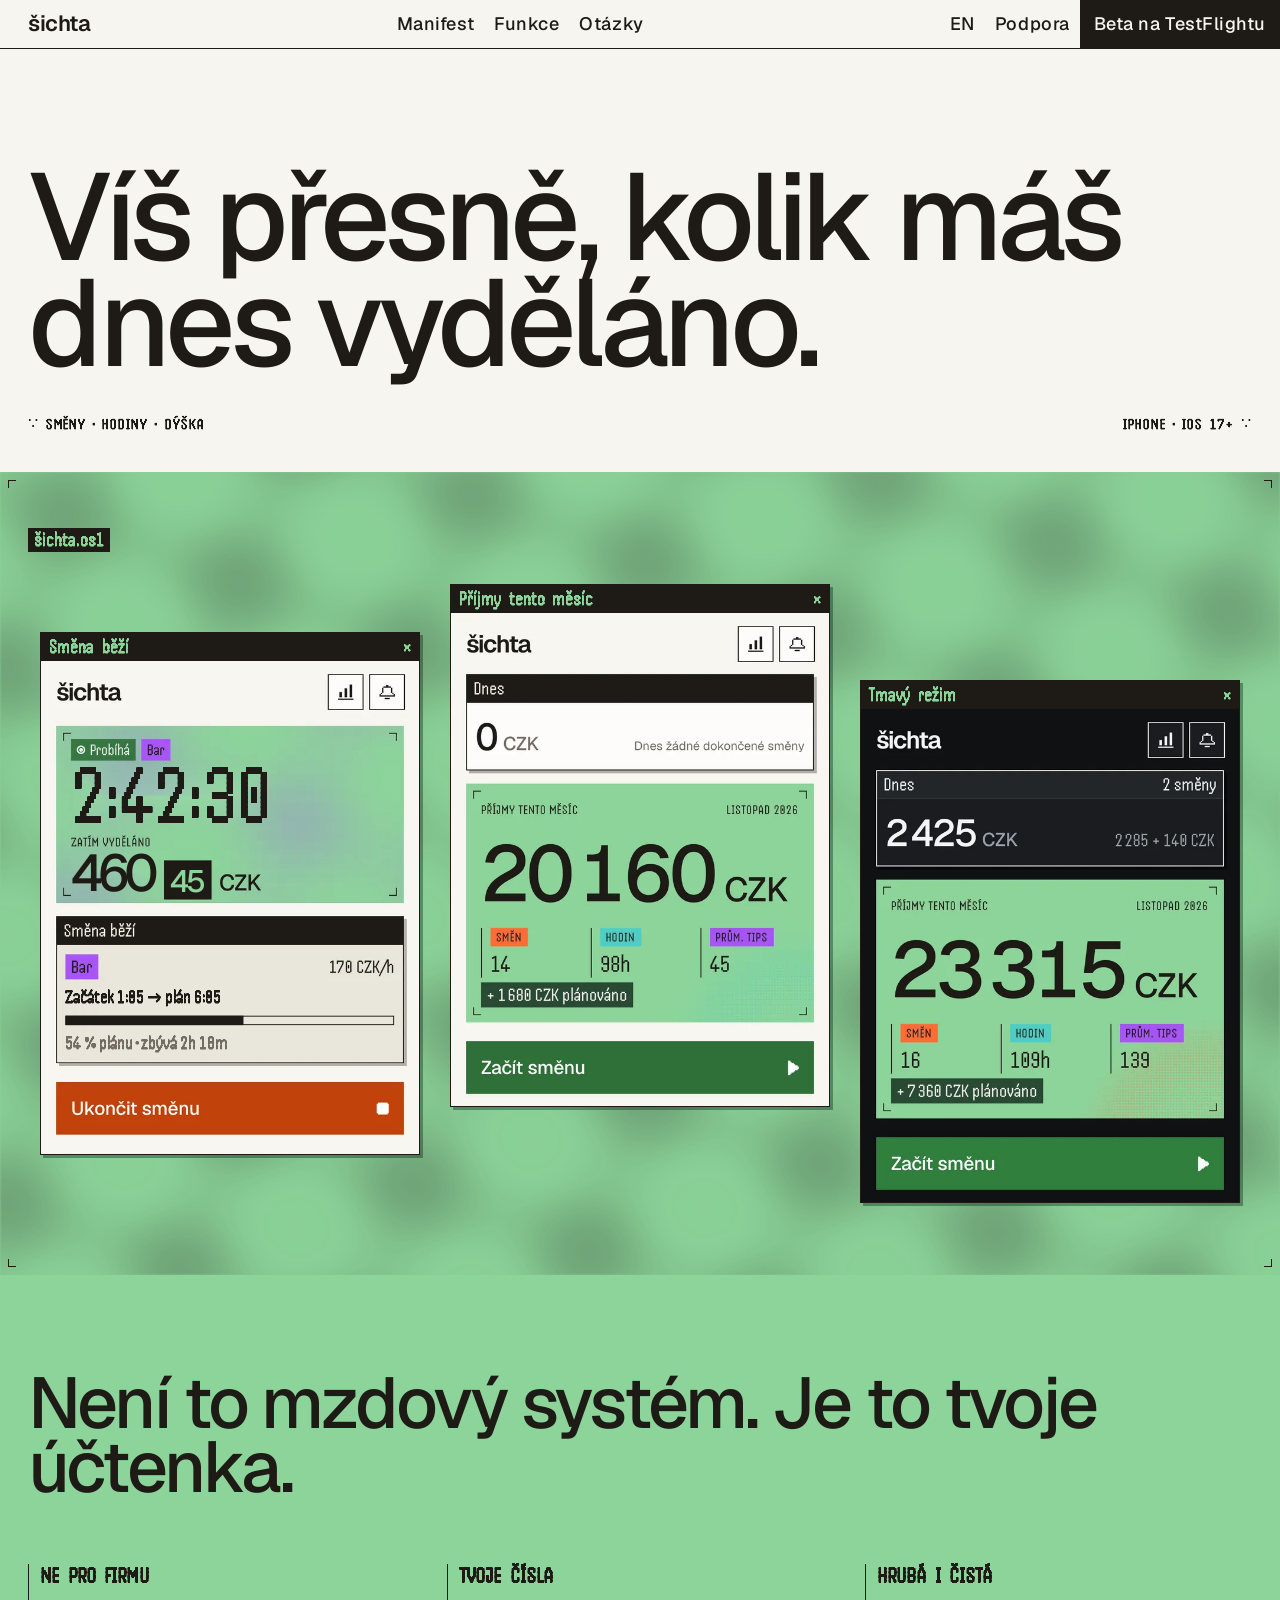
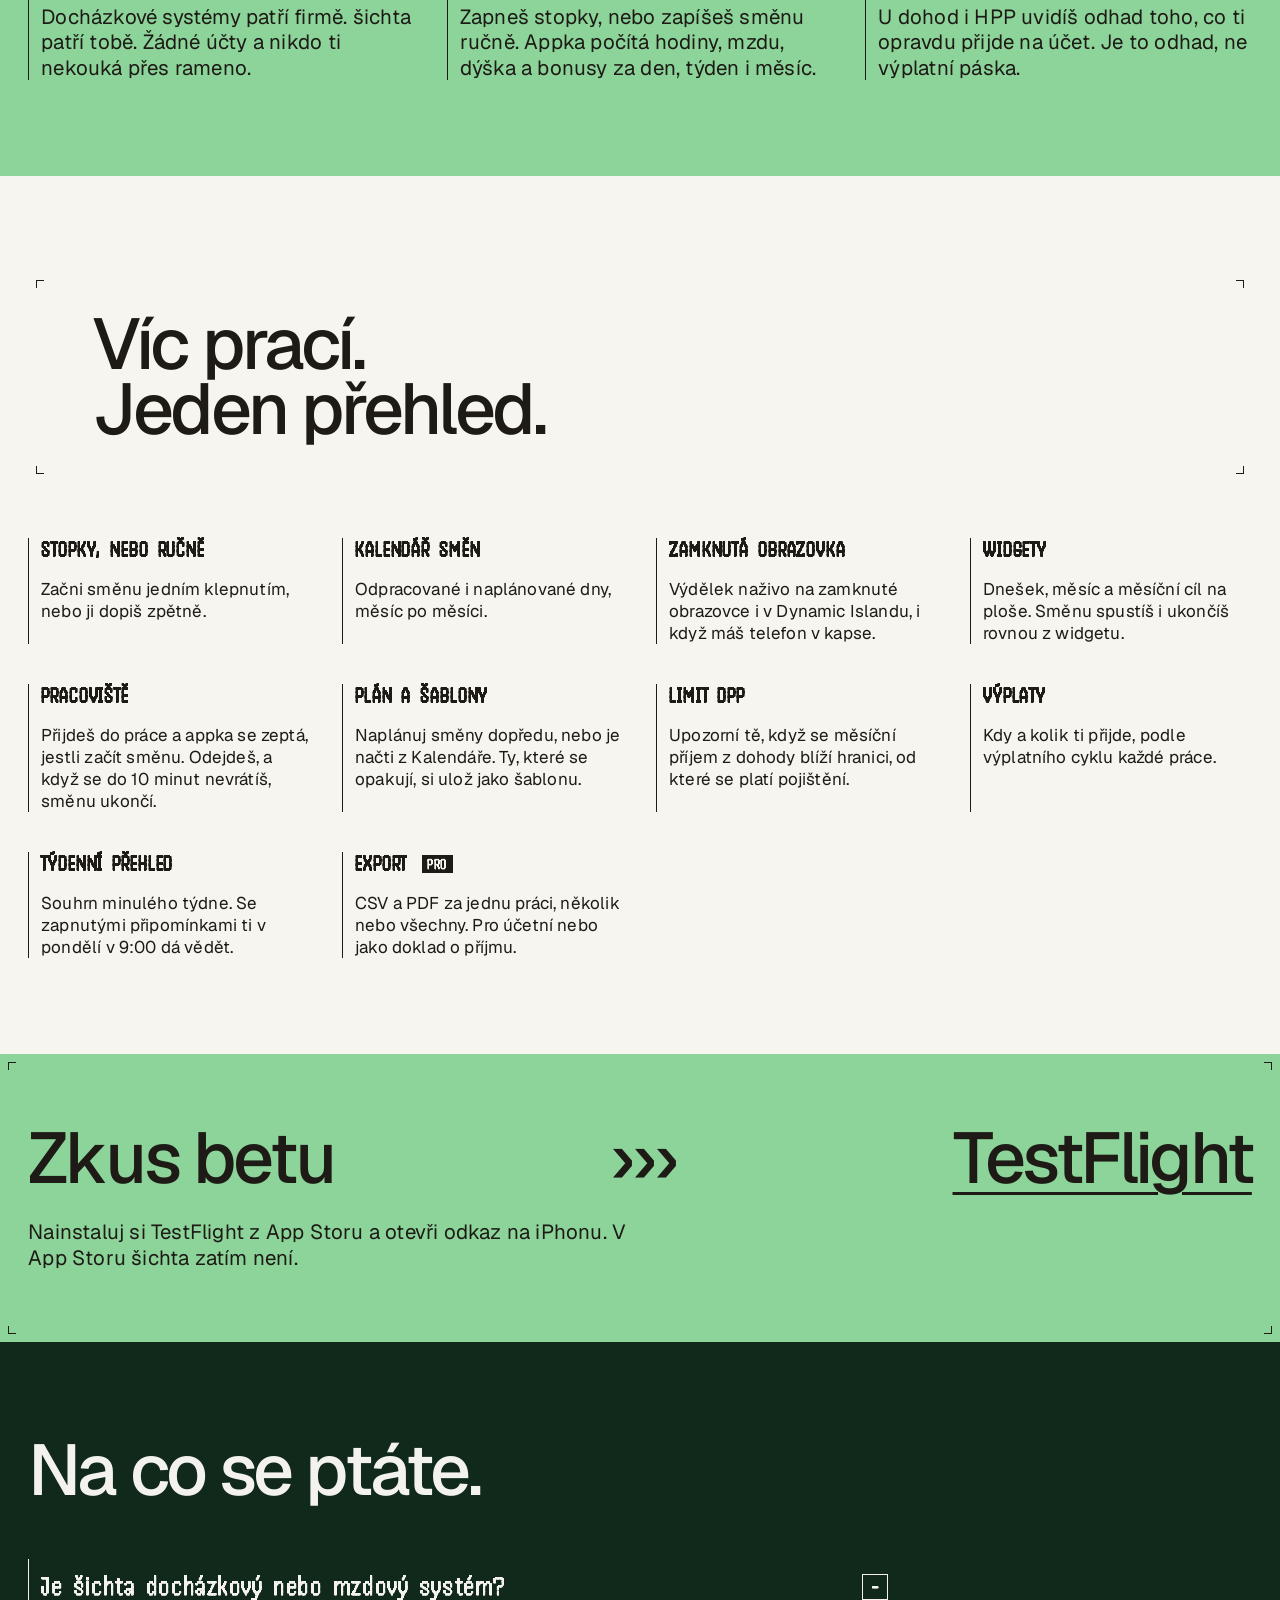
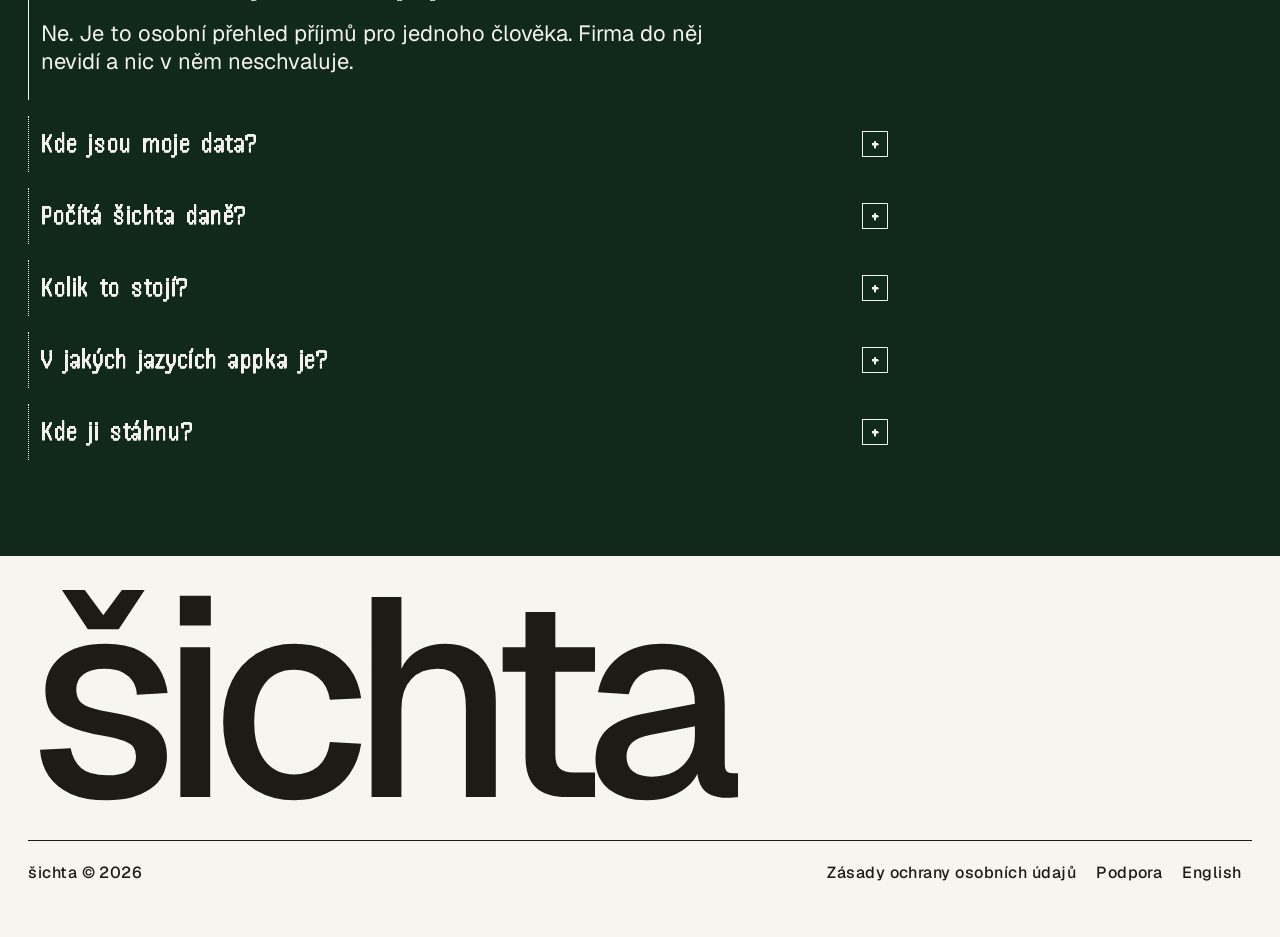
==== commit becd5e4b: "Landing: keep the space where the hero line break hides on mobile Co-Authored-By: Claude Opus 5.5 <n" ====
--- a/index.html
+++ b/index.html
@@ -46,7 +46,7 @@
 
 <main id="main">
 <section id="top" class="hero wrap">
-<h1 class="hero-h">Víš přesně, kolik máš<br>dnes vyděláno.</h1>
+<h1 class="hero-h">Víš přesně, kolik máš <br>dnes vyděláno.</h1>
 <div class="hero-meta">
 <span class="mono">∵ směny · hodiny · dýška</span>
 <span class="mono">iPhone · iOS 17+ ∵</span>
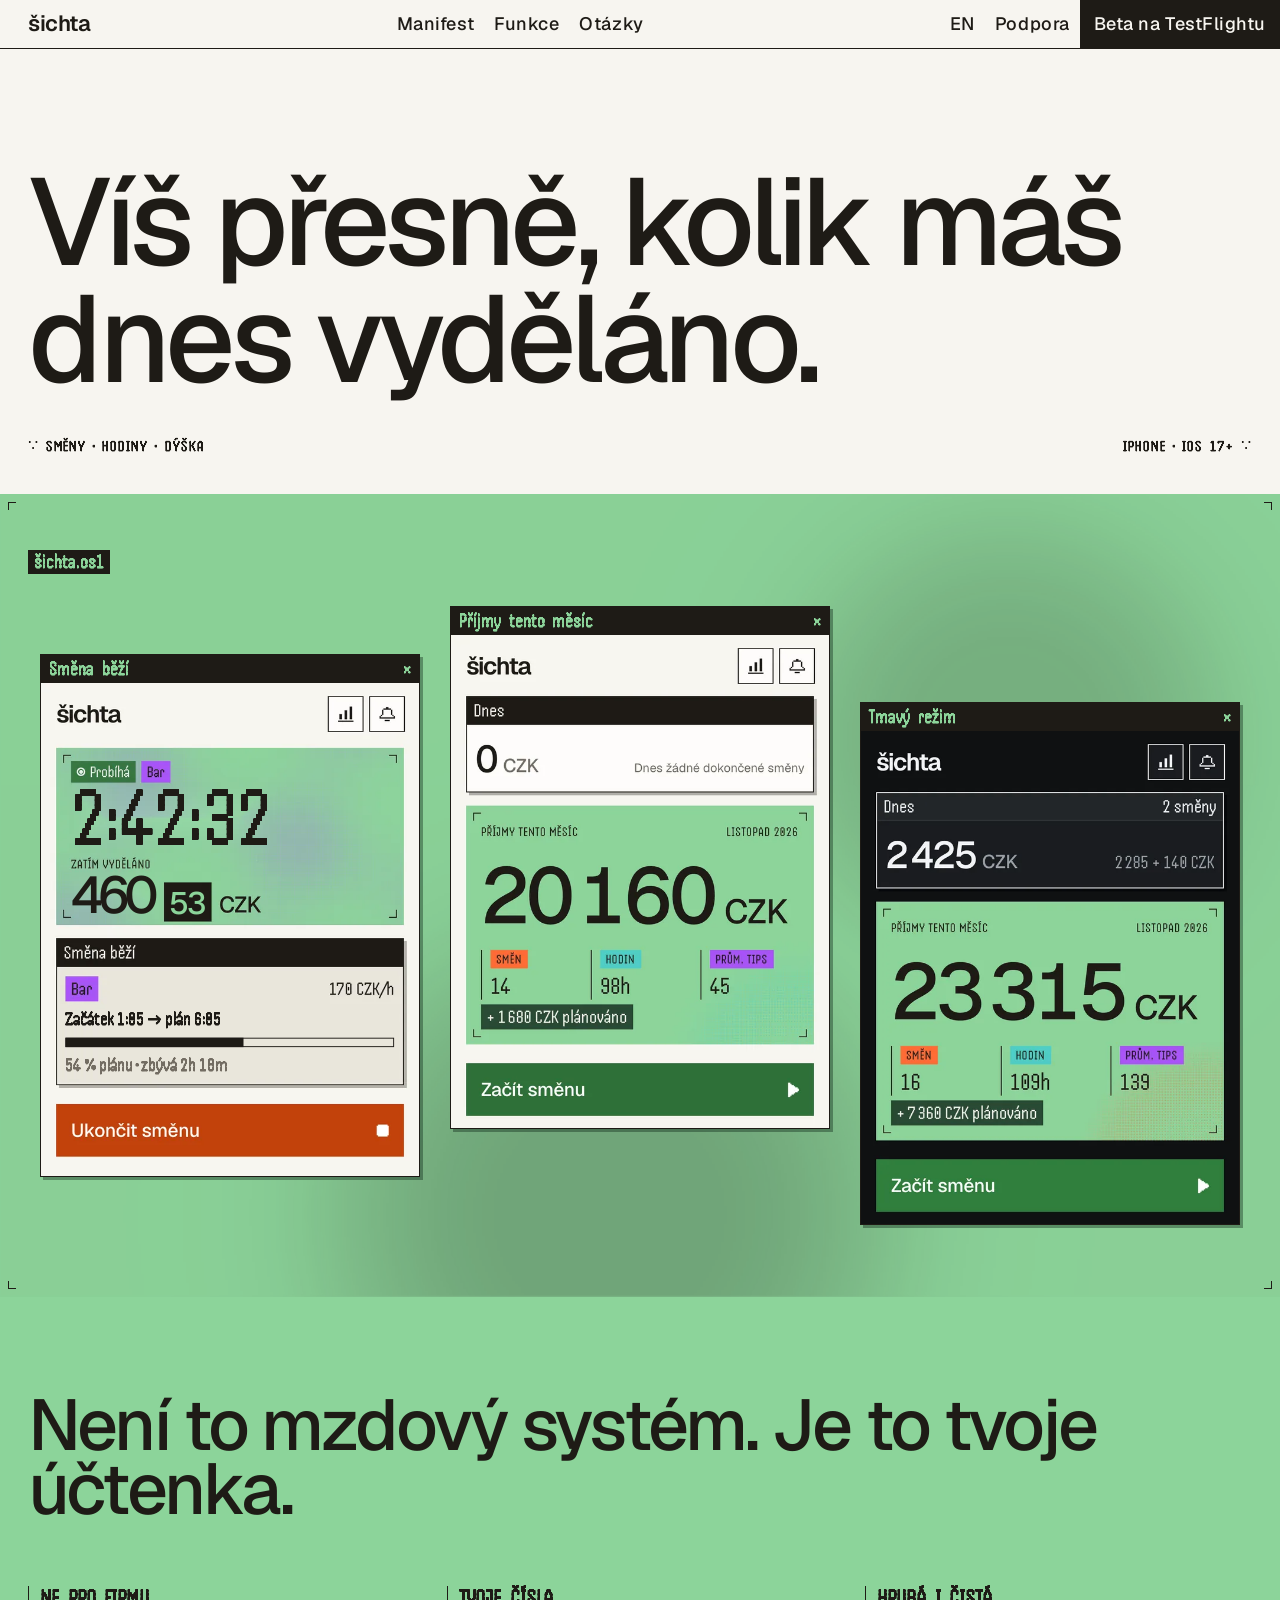
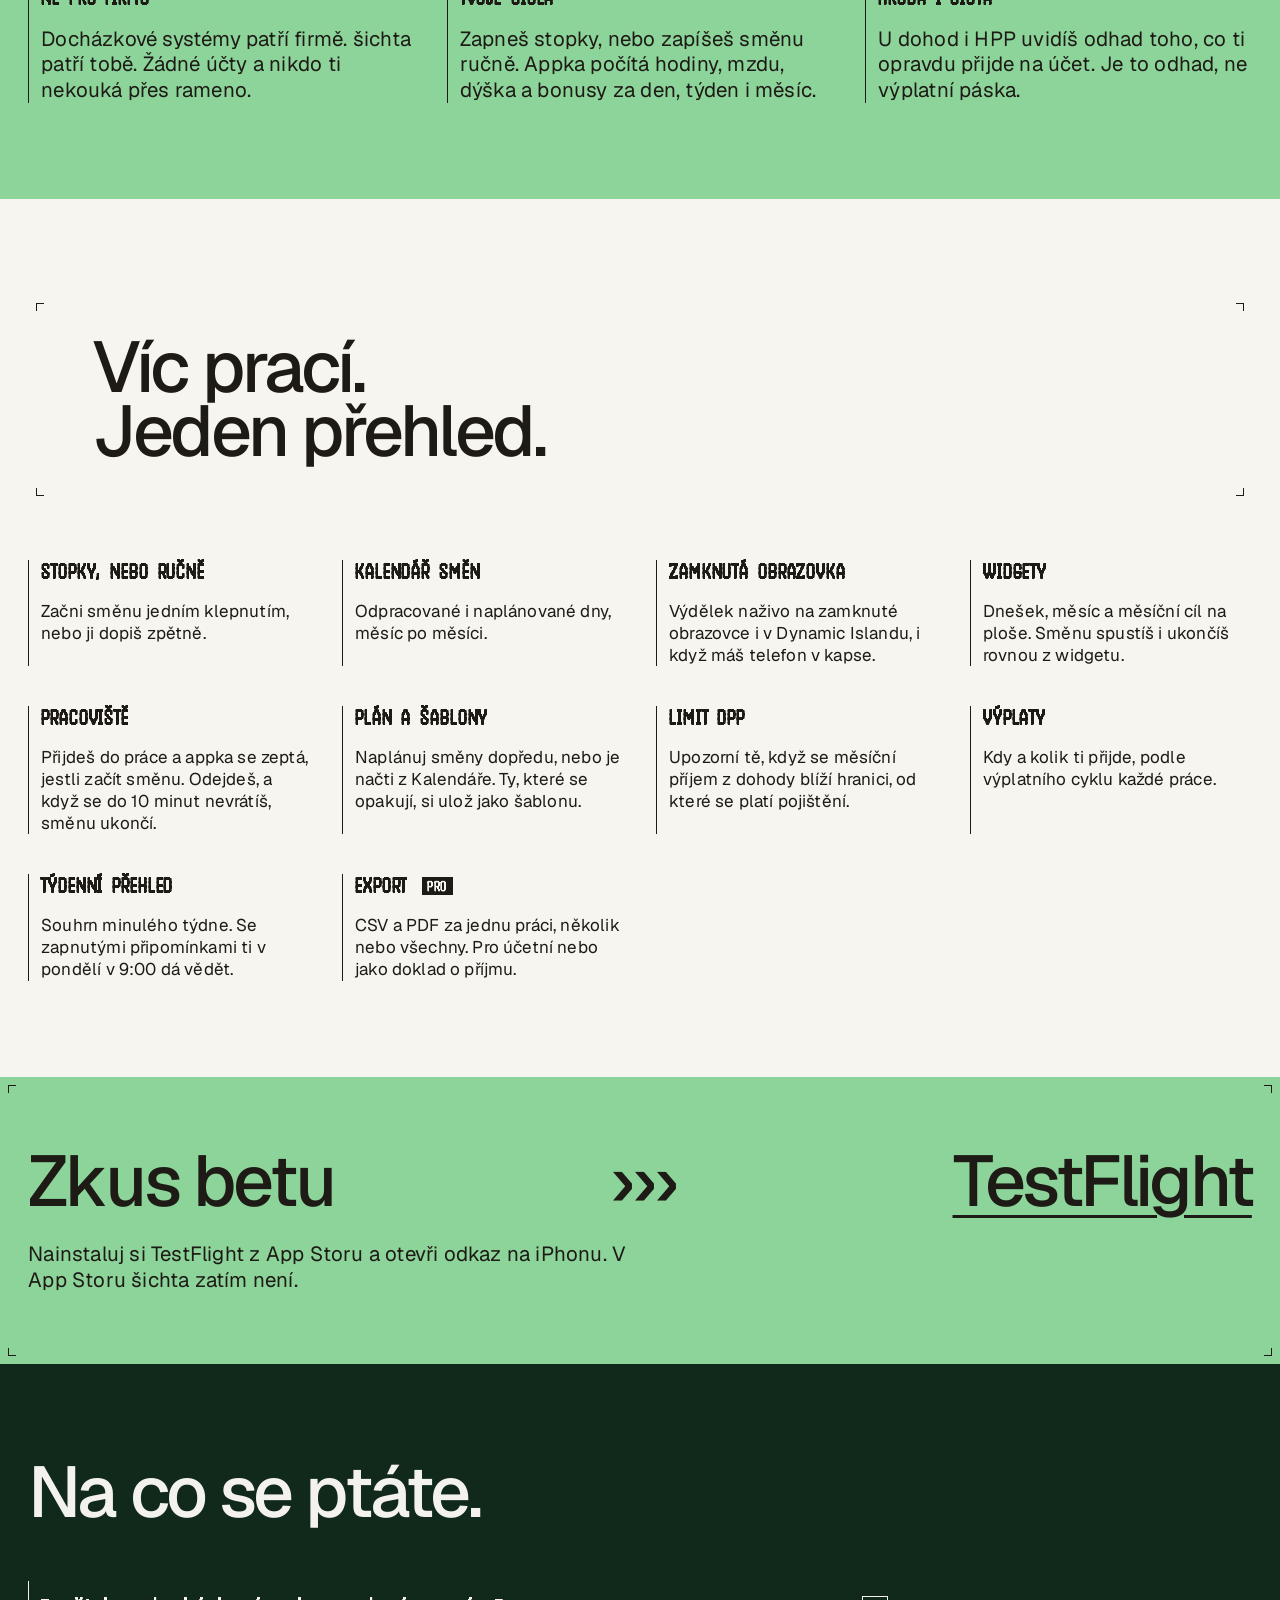
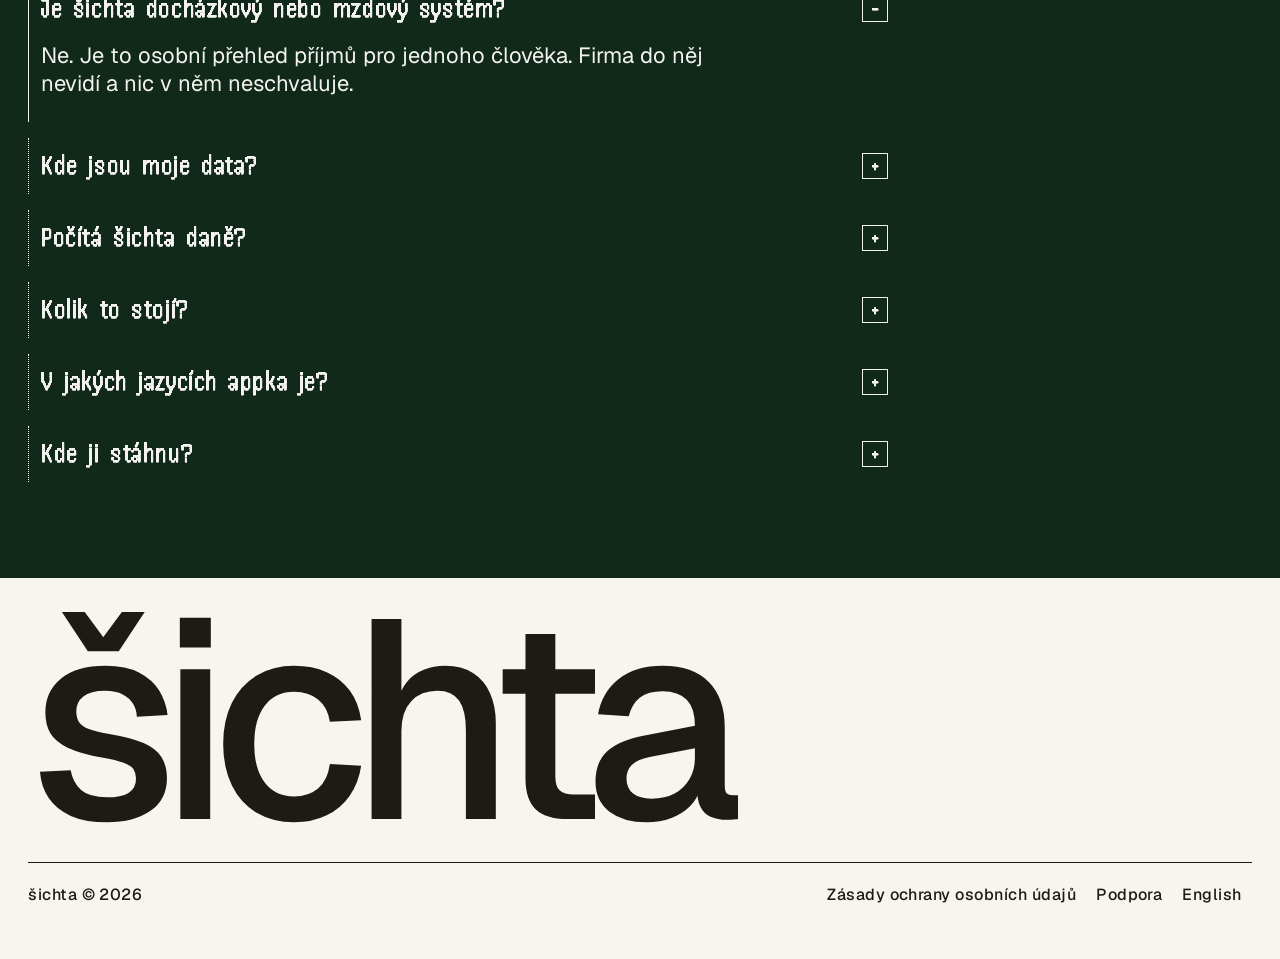
==== commit 1302944b: "Landing: two large shader blobs, more headline leading The stage halftone keeps the app's squares bu" ====
--- a/index.html
+++ b/index.html
@@ -25,8 +25,8 @@
 <link rel="apple-touch-icon" href="assets/img/apple-touch-icon.png">
 <link rel="preload" href="assets/fonts/Geist-Medium.woff2" as="font" type="font/woff2" crossorigin>
 <link rel="preload" href="assets/fonts/Handjet-Medium.woff2" as="font" type="font/woff2" crossorigin>
-<link rel="stylesheet" href="assets/site.css?v=5">
-<script src="assets/site.js?v=5" defer></script>
+<link rel="stylesheet" href="assets/site.css?v=7">
+<script src="assets/site.js?v=7" defer></script>
 </head>
 <body>
 <a class="skip" href="#main">Přeskočit na obsah</a>
@@ -53,7 +53,7 @@
 </div>
 </section>
 
-<section class="stage-sec blk dots crop wrap" data-shader aria-label="Snímky obrazovky z aplikace">
+<section class="stage-sec blk dots crop wrap" data-shader="2" aria-label="Snímky obrazovky z aplikace">
 <span class="tk tl"></span><span class="tk tr"></span><span class="tk bl"></span><span class="tk br"></span>
 <div class="dither" style="right: -160px; bottom: -200px; width: 720px; height: 720px"></div>
 <div class="dither" style="left: -220px; top: 120px; width: 520px; height: 520px"></div>
--- a/assets/site.css
+++ b/assets/site.css
@@ -48,7 +48,7 @@
 /* Type */
 .mono { font-family: var(--mono); font-weight: 500; font-size: 16px; line-height: 1; letter-spacing: .06em; text-transform: uppercase; }
 .mono, .chip, .win-bar, summary { font-variant-ligatures: none; word-spacing: .18em; }
-.hero-h { margin: 0; font-weight: 500; font-size: clamp(52px, 9.6vw, 140px); line-height: .86; letter-spacing: -.045em; }
+.hero-h { margin: 0; font-weight: 500; font-size: clamp(52px, 9.6vw, 140px); line-height: .95; letter-spacing: -.045em; }
 .sec-h { margin: 0; font-weight: 500; font-size: clamp(40px, 5.6vw, 82px); line-height: .9; letter-spacing: -.04em; }
 .lead { margin: 0; font-size: clamp(18px, 1.6vw, 22px); line-height: 1.25; letter-spacing: .01em; }
 .body { margin: 0; font-size: 17px; line-height: 1.3; letter-spacing: .01em; }
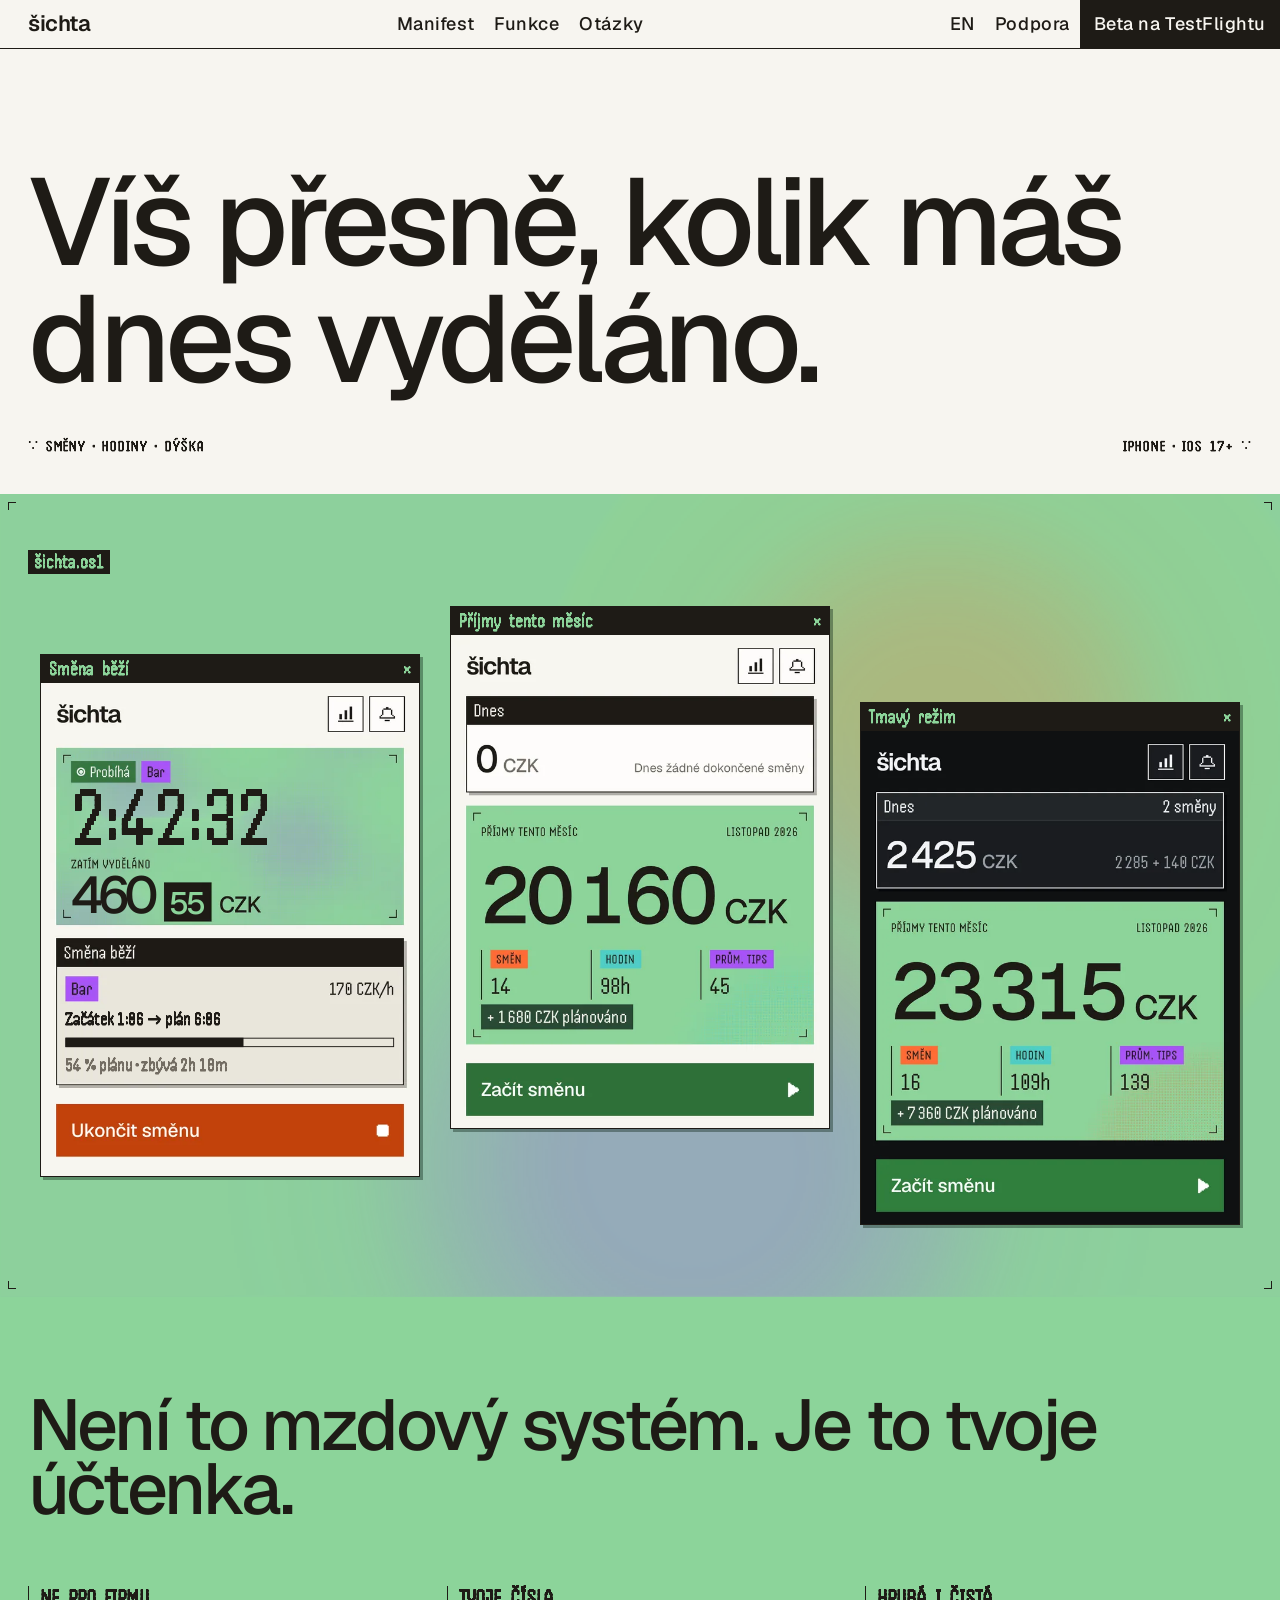
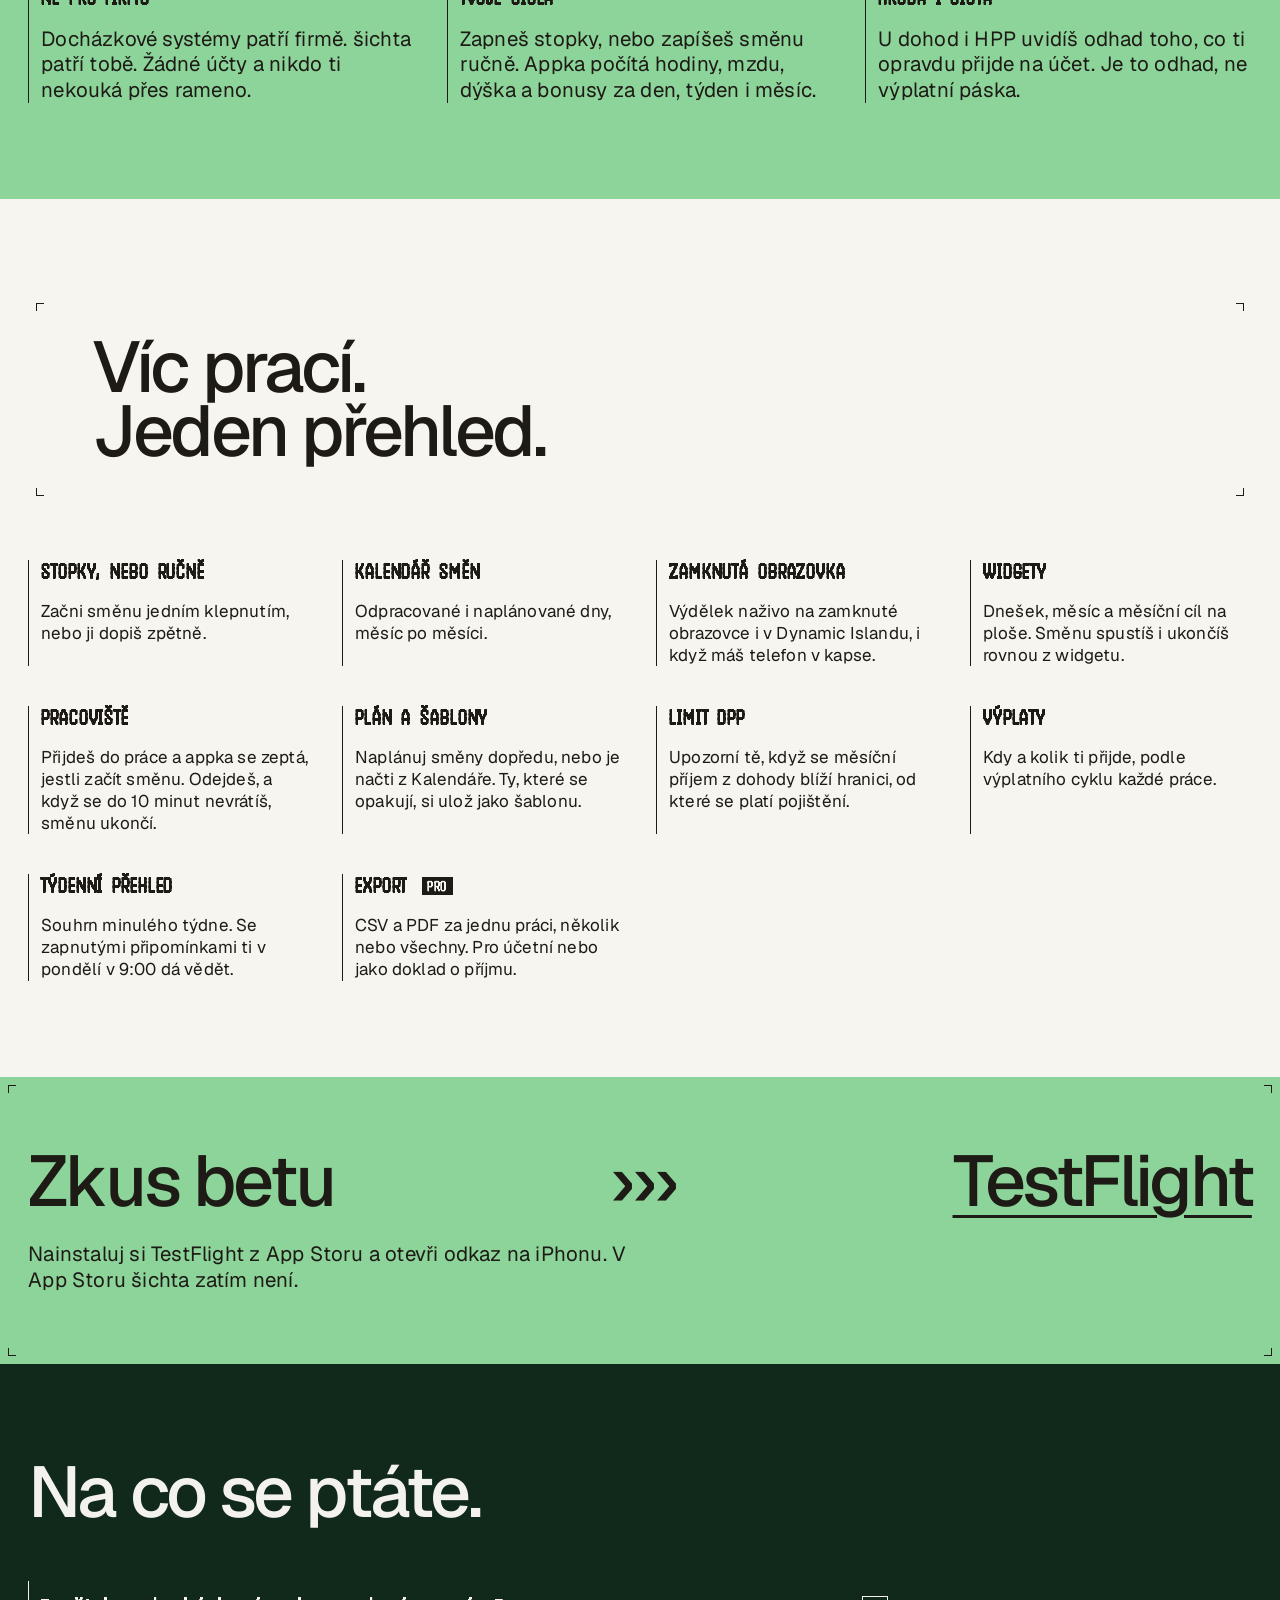
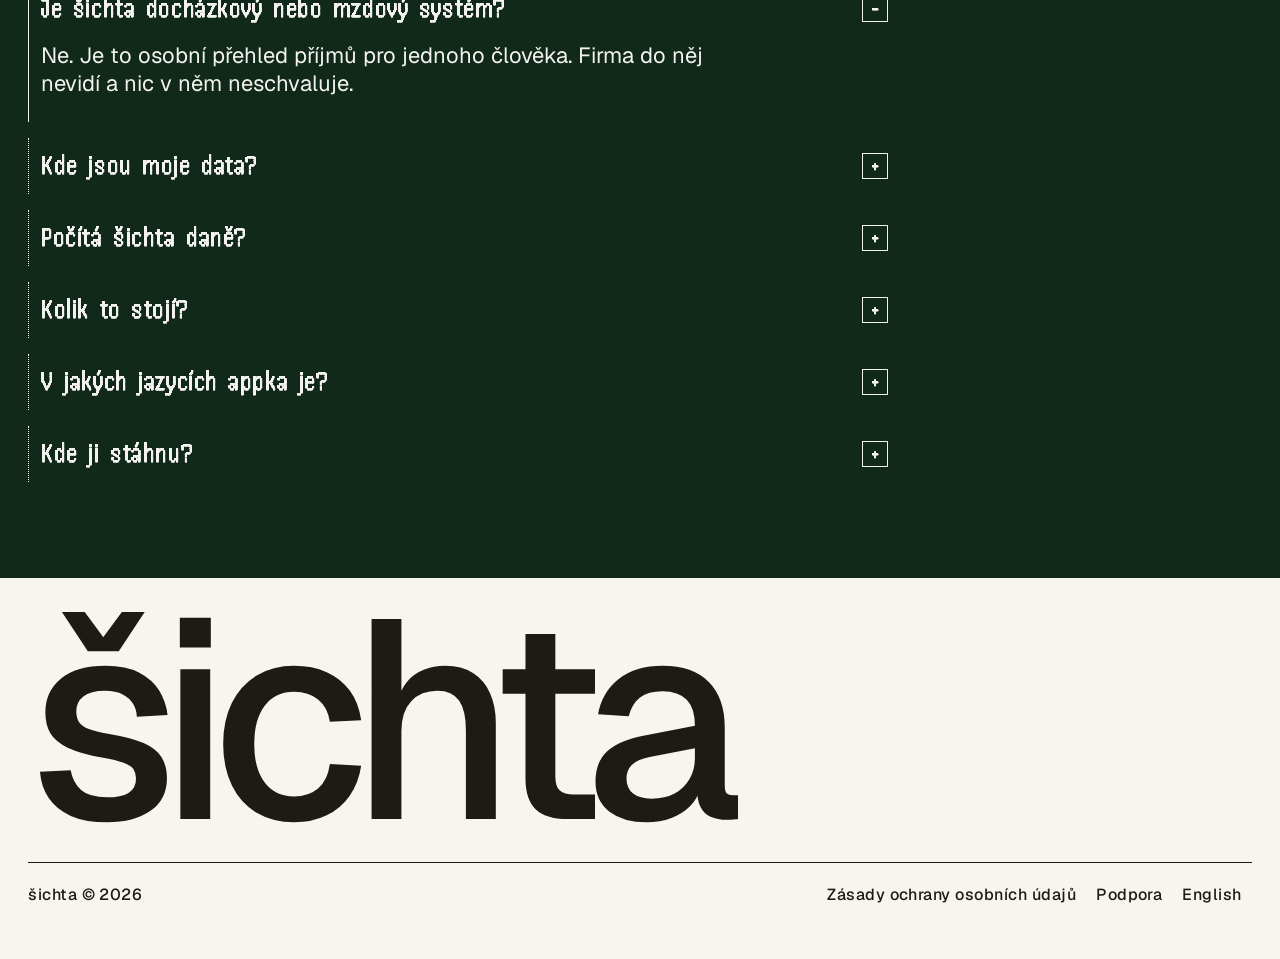
==== commit 51255f77: "Landing: colour the shader blobs with the app's job colours Purple (Bar) and orange (Kavárna) instea" ====
--- a/index.html
+++ b/index.html
@@ -26,7 +26,7 @@
 <link rel="preload" href="assets/fonts/Geist-Medium.woff2" as="font" type="font/woff2" crossorigin>
 <link rel="preload" href="assets/fonts/Handjet-Medium.woff2" as="font" type="font/woff2" crossorigin>
 <link rel="stylesheet" href="assets/site.css?v=7">
-<script src="assets/site.js?v=7" defer></script>
+<script src="assets/site.js?v=8" defer></script>
 </head>
 <body>
 <a class="skip" href="#main">Přeskočit na obsah</a>
@@ -53,7 +53,7 @@
 </div>
 </section>
 
-<section class="stage-sec blk dots crop wrap" data-shader="2" aria-label="Snímky obrazovky z aplikace">
+<section class="stage-sec blk dots crop wrap" data-shader="2" data-colors="#A855F7,#FF6B35" data-alpha="0.5" aria-label="Snímky obrazovky z aplikace">
 <span class="tk tl"></span><span class="tk tr"></span><span class="tk bl"></span><span class="tk br"></span>
 <div class="dither" style="right: -160px; bottom: -200px; width: 720px; height: 720px"></div>
 <div class="dither" style="left: -220px; top: 120px; width: 520px; height: 520px"></div>
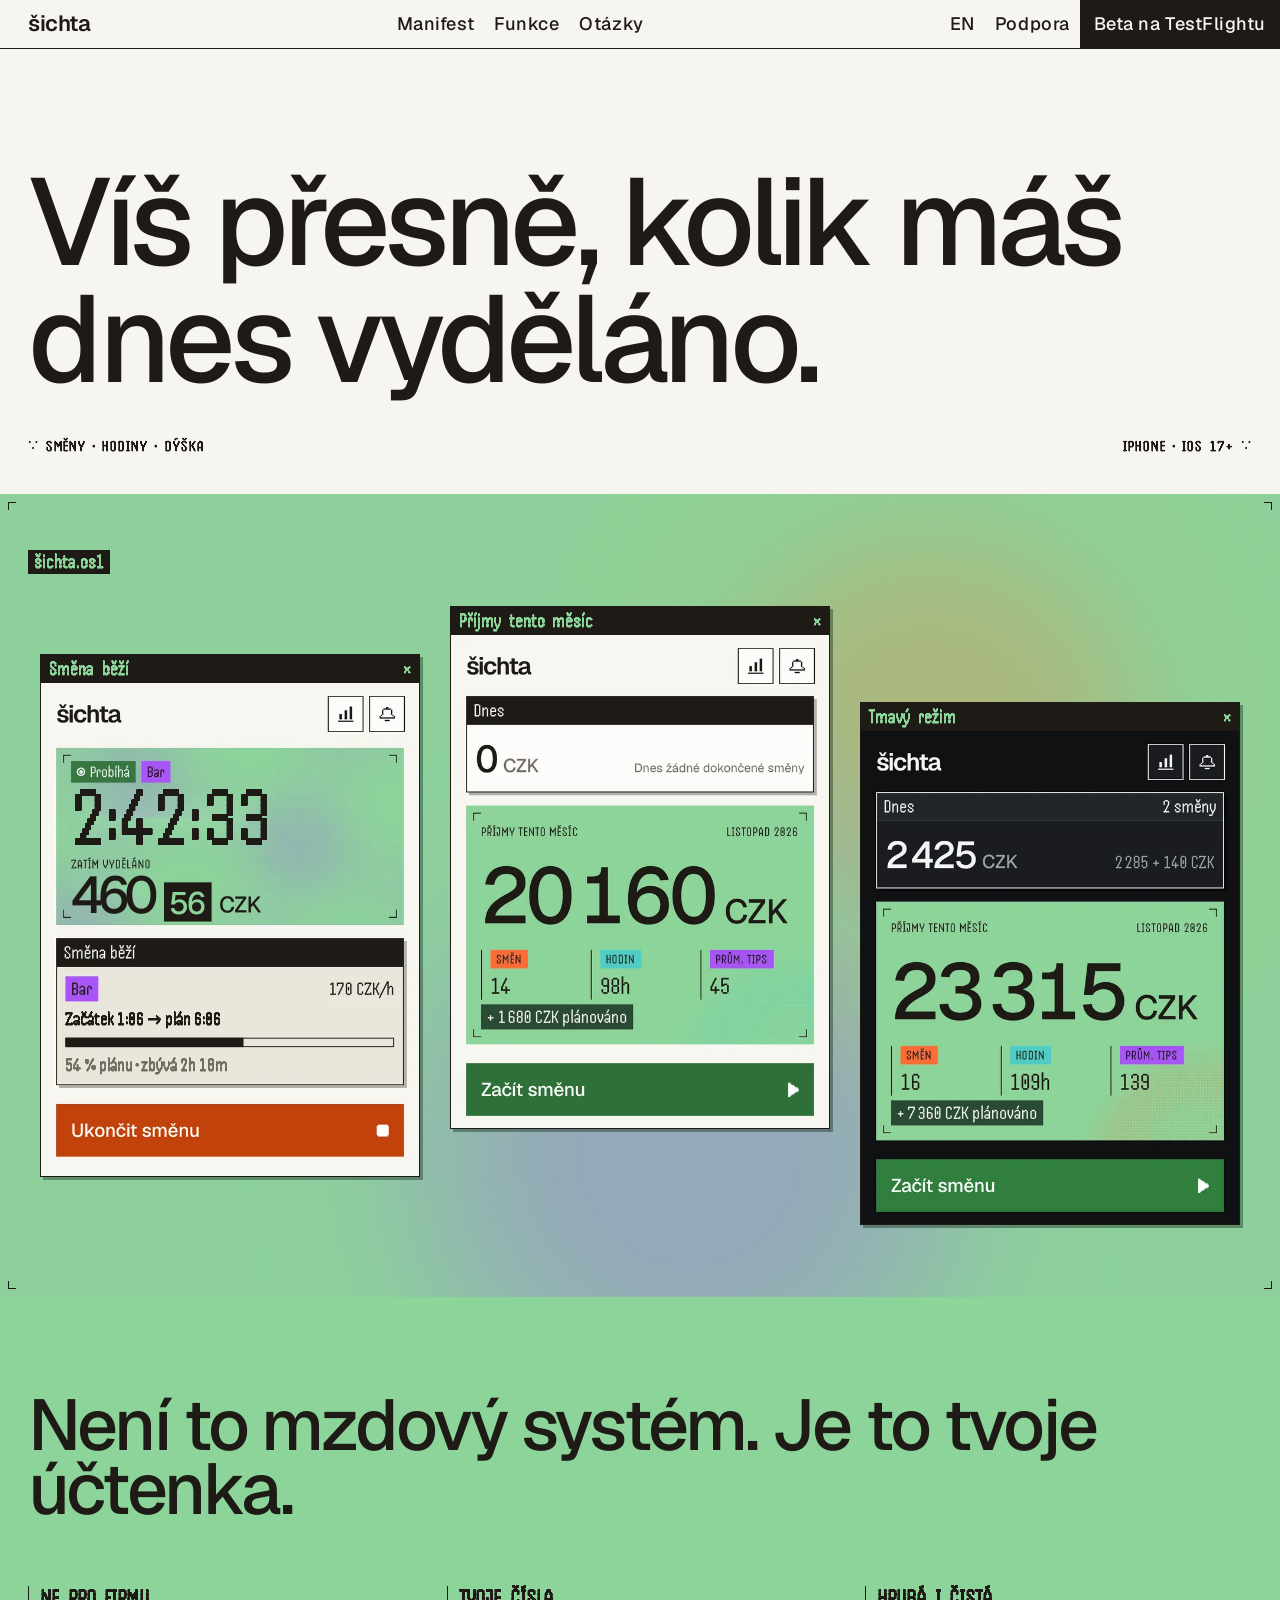
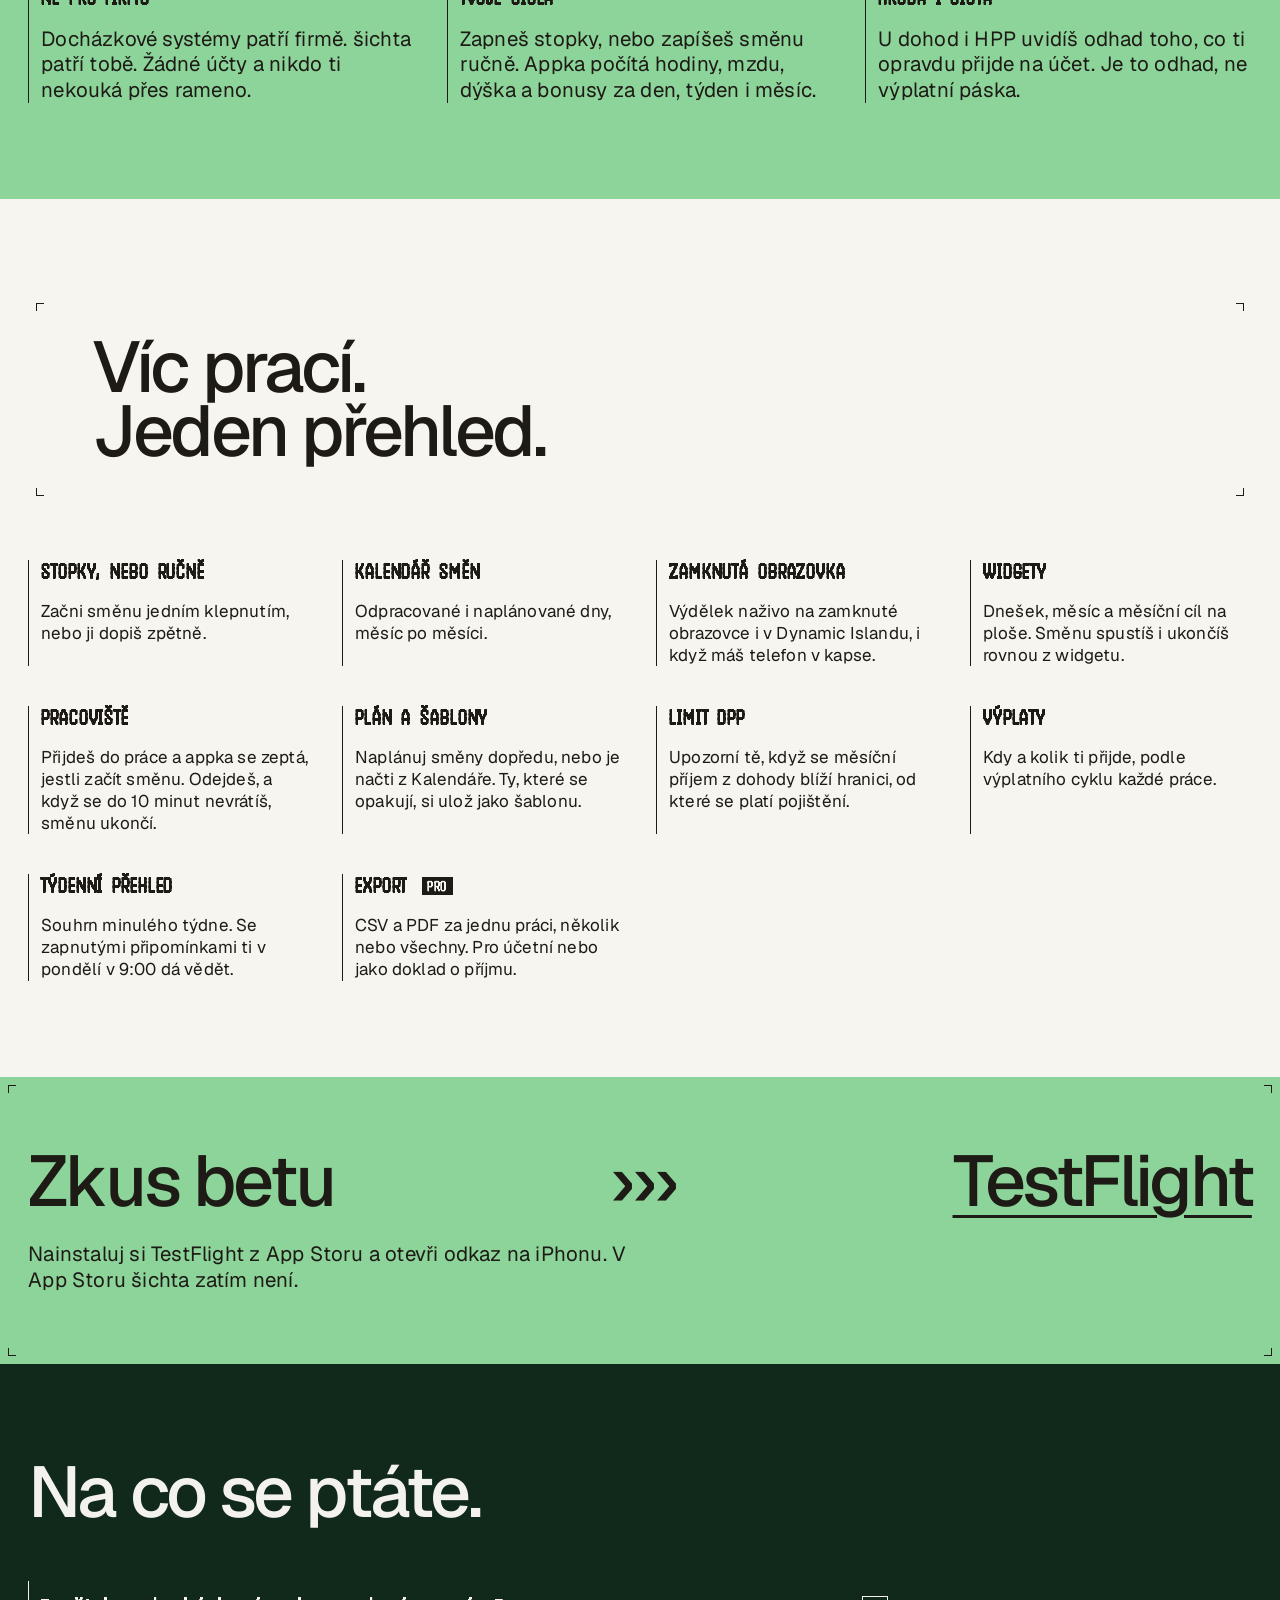
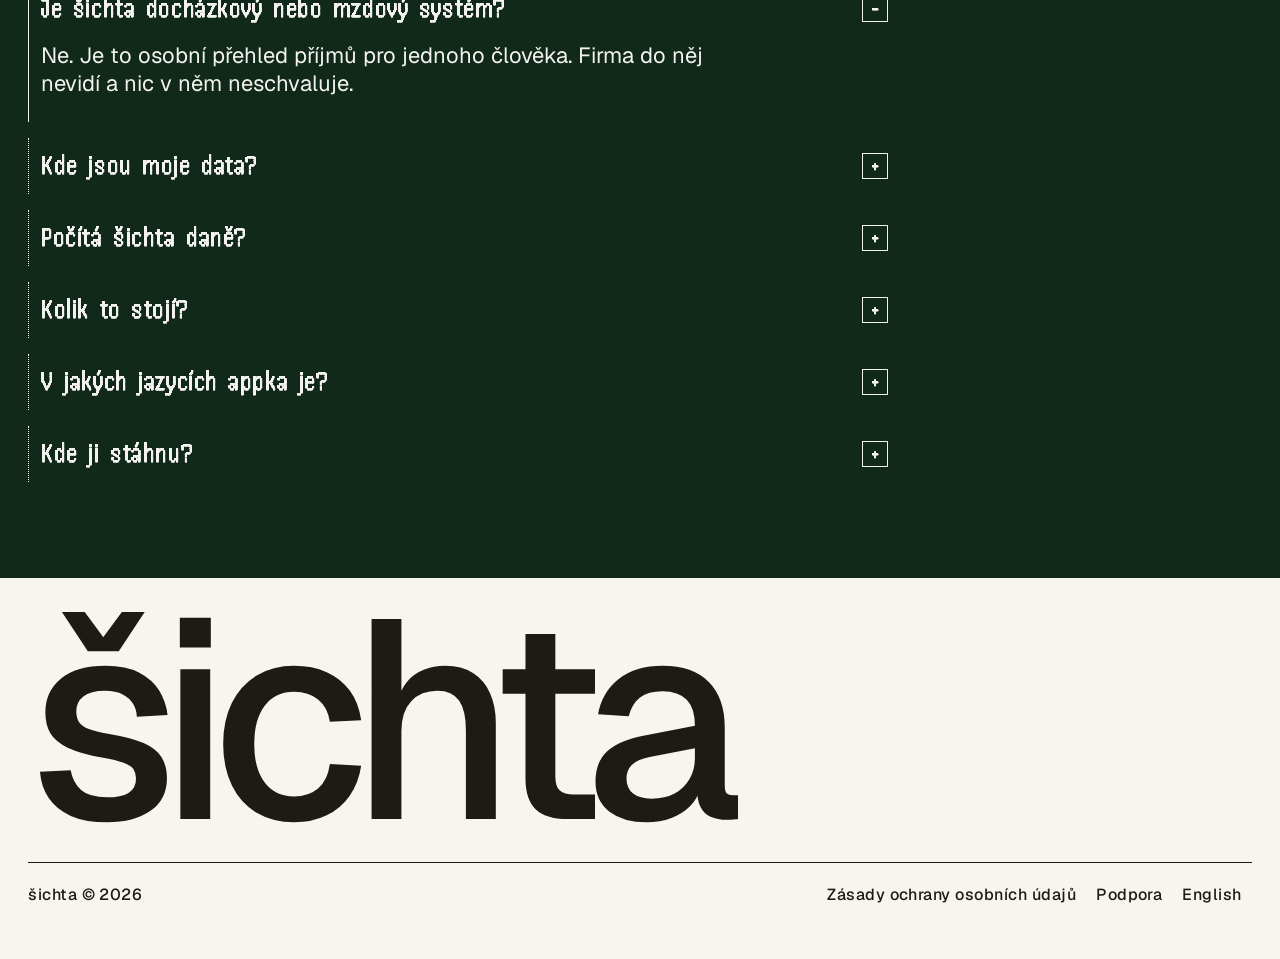
==== commit 423248b6: "Landing: opt out of dark-mode extensions Declare the page light-only (color-scheme: only light, dark" ====
--- a/index.html
+++ b/index.html
@@ -10,6 +10,8 @@
 <link rel="alternate" hreflang="en" href="https://theanhgen.github.io/sichta-legal/index.en.html">
 <link rel="alternate" hreflang="x-default" href="https://theanhgen.github.io/sichta-legal/">
 <meta name="theme-color" content="#F7F5F0">
+<meta name="color-scheme" content="only light">
+<meta name="darkreader-lock">
 <meta property="og:type" content="website">
 <meta property="og:site_name" content="šichta">
 <meta property="og:locale" content="cs_CZ">
@@ -25,8 +27,8 @@
 <link rel="apple-touch-icon" href="assets/img/apple-touch-icon.png">
 <link rel="preload" href="assets/fonts/Geist-Medium.woff2" as="font" type="font/woff2" crossorigin>
 <link rel="preload" href="assets/fonts/Handjet-Medium.woff2" as="font" type="font/woff2" crossorigin>
-<link rel="stylesheet" href="assets/site.css?v=7">
-<script src="assets/site.js?v=8" defer></script>
+<link rel="stylesheet" href="assets/site.css?v=9">
+<script src="assets/site.js?v=9" defer></script>
 </head>
 <body>
 <a class="skip" href="#main">Přeskočit na obsah</a>
--- a/assets/site.css
+++ b/assets/site.css
@@ -8,6 +8,7 @@
 @font-face { font-family: 'Handjet'; src: url('fonts/Handjet-Bold.woff2') format('woff2'); font-weight: 700; font-display: swap; }
 
 :root {
+  color-scheme: only light;
   --bg: #F7F5F0;
   --surface: #FDFCFB;
   --panel: #E9E5DC;
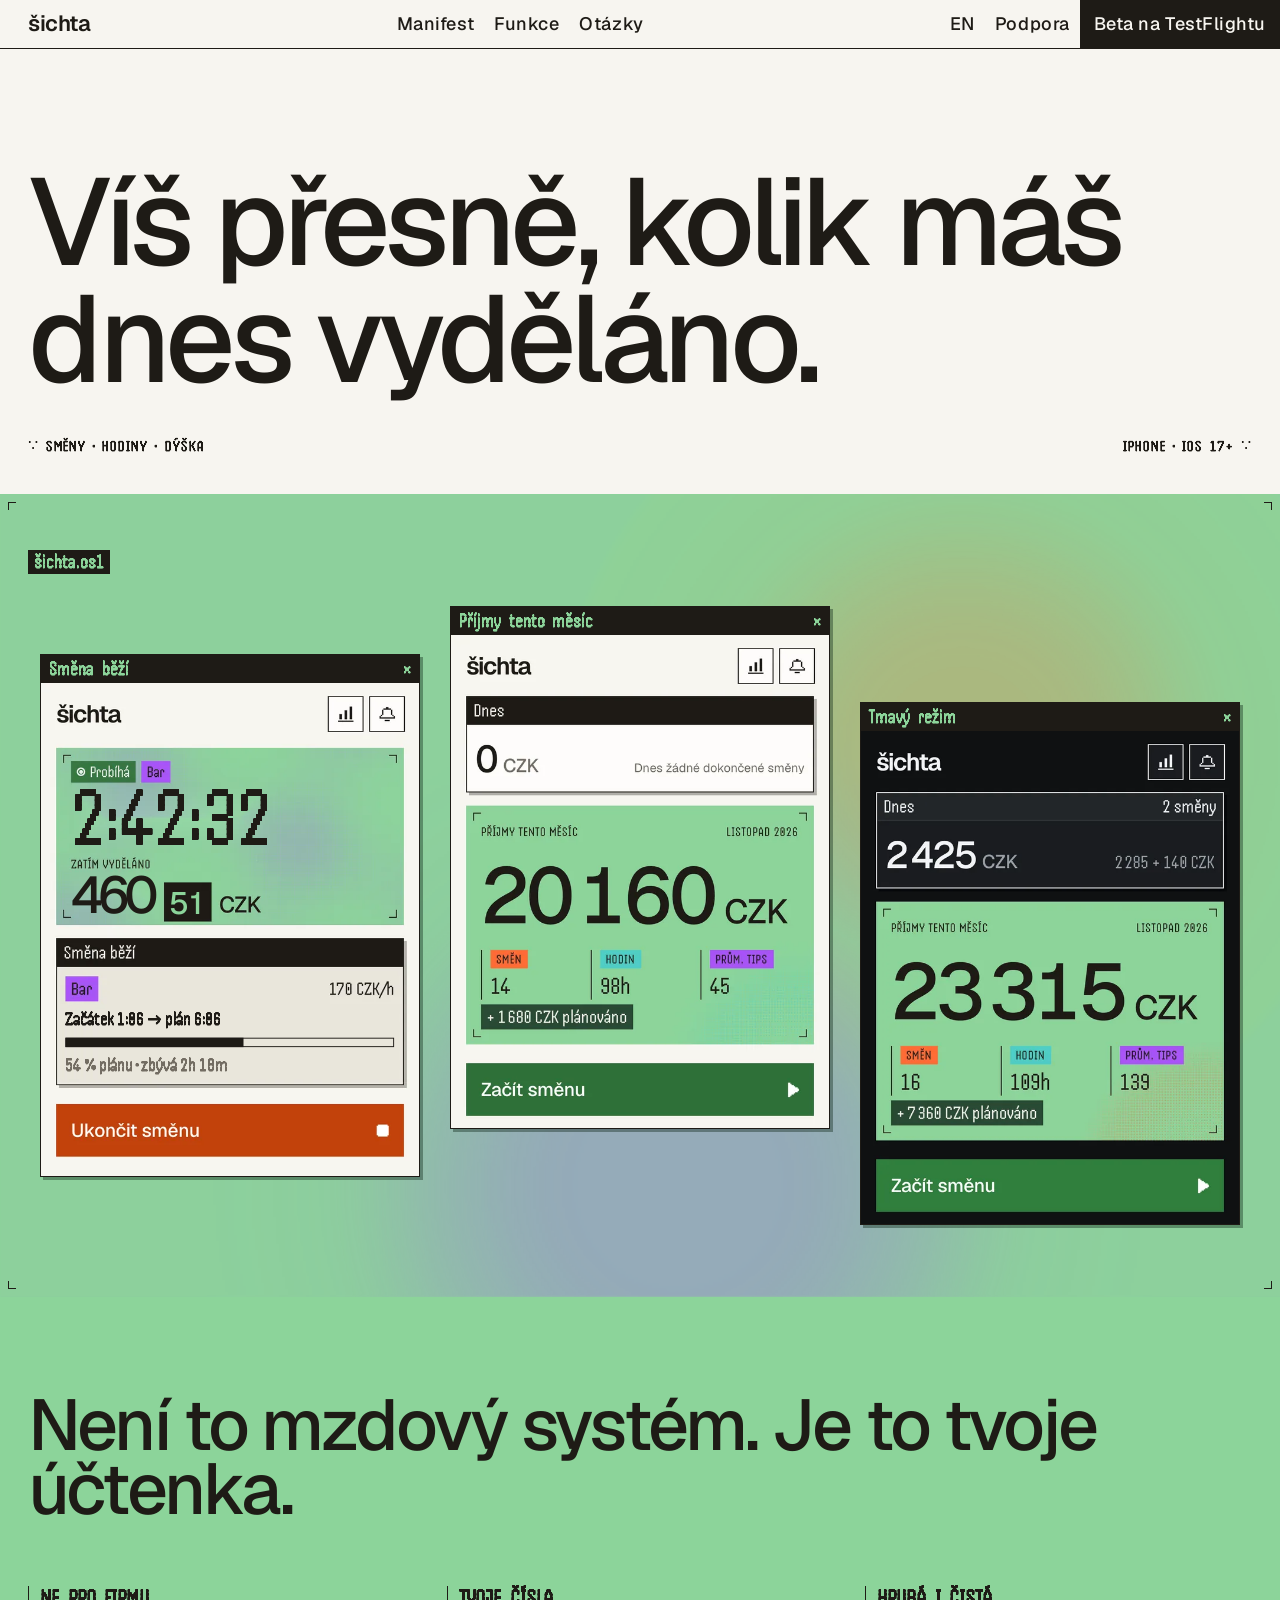
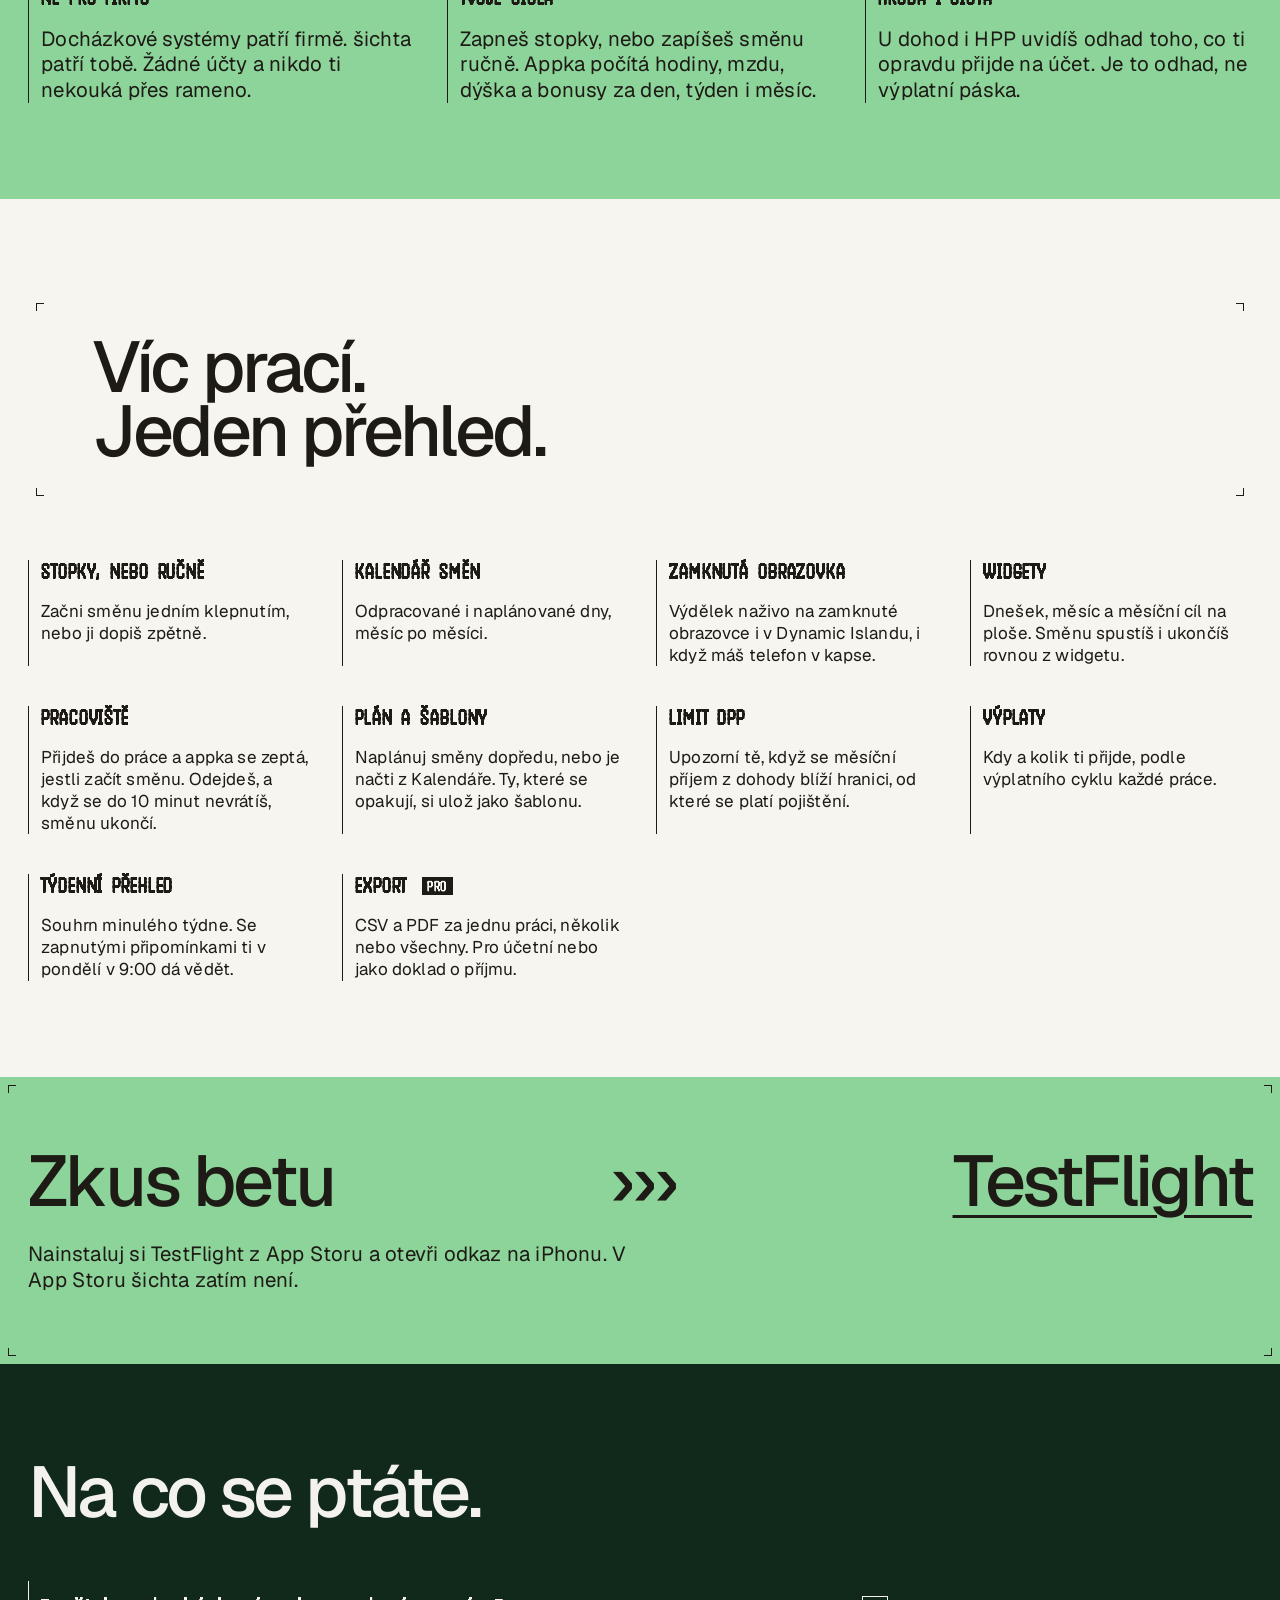
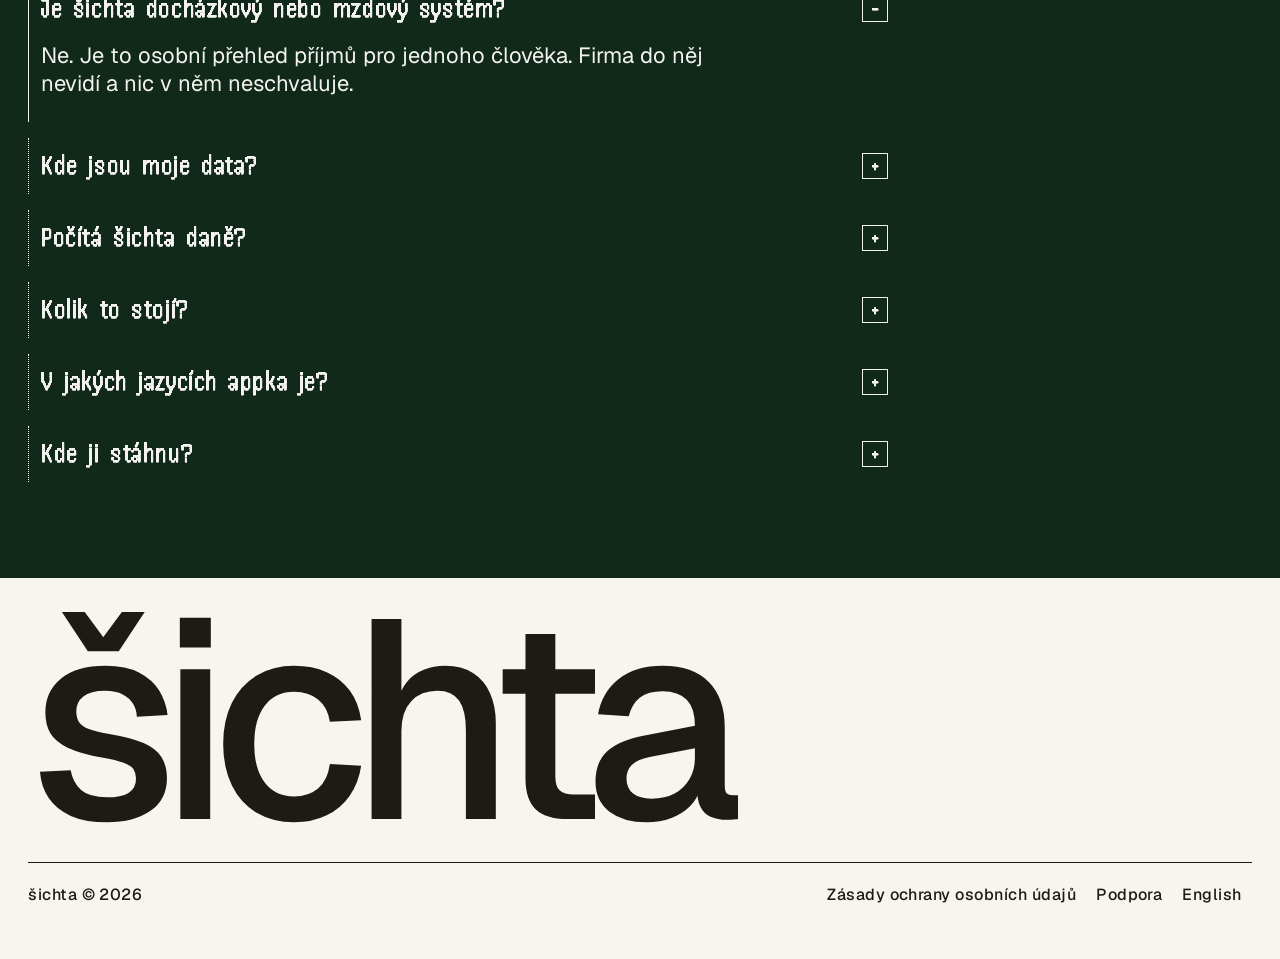
==== commit fa75cedf: "Landing: dark mode Follows the system setting with the app's Slate dark tokens (AppTheme.swift): dar" ====
--- a/index.html
+++ b/index.html
@@ -9,8 +9,9 @@
 <link rel="alternate" hreflang="cs" href="https://theanhgen.github.io/sichta-legal/">
 <link rel="alternate" hreflang="en" href="https://theanhgen.github.io/sichta-legal/index.en.html">
 <link rel="alternate" hreflang="x-default" href="https://theanhgen.github.io/sichta-legal/">
-<meta name="theme-color" content="#F7F5F0">
-<meta name="color-scheme" content="only light">
+<meta name="theme-color" content="#F7F5F0" media="(prefers-color-scheme: light)">
+<meta name="theme-color" content="#0F1113" media="(prefers-color-scheme: dark)">
+<meta name="color-scheme" content="light dark">
 <meta name="darkreader-lock">
 <meta property="og:type" content="website">
 <meta property="og:site_name" content="šichta">
@@ -27,7 +28,7 @@
 <link rel="apple-touch-icon" href="assets/img/apple-touch-icon.png">
 <link rel="preload" href="assets/fonts/Geist-Medium.woff2" as="font" type="font/woff2" crossorigin>
 <link rel="preload" href="assets/fonts/Handjet-Medium.woff2" as="font" type="font/woff2" crossorigin>
-<link rel="stylesheet" href="assets/site.css?v=9">
+<link rel="stylesheet" href="assets/site.css?v=10">
 <script src="assets/site.js?v=9" defer></script>
 </head>
 <body>
--- a/assets/site.css
+++ b/assets/site.css
@@ -8,7 +8,7 @@
 @font-face { font-family: 'Handjet'; src: url('fonts/Handjet-Bold.woff2') format('woff2'); font-weight: 700; font-display: swap; }
 
 :root {
-  color-scheme: only light;
+  color-scheme: light dark;
   --bg: #F7F5F0;
   --surface: #FDFCFB;
   --panel: #E9E5DC;
@@ -18,6 +18,21 @@
   --shadow: rgba(30, 27, 22, .32);
   --pad: clamp(16px, 2.2vw, 32px);
   --mono: 'Handjet', ui-monospace, monospace;
+}
+/* Dark: the app's Slate dark mode (AppTheme.swift, #97). Mint blocks and the
+   forest night section keep their own colours. */
+@media (prefers-color-scheme: dark) {
+  :root {
+    --bg: #0F1113;
+    --surface: #191C1F;
+    --panel: #22262A;
+    --ink: #F2F4F6;
+    --muted: #98A0A8;
+    --fill: #2F7E3C;
+    --shadow: rgba(0, 0, 0, .6);
+  }
+  .night { --bg: #10291A; }
+  .foot { border-top: 1px solid #30353A; }
 }
 * { box-sizing: border-box; }
 html { scroll-behavior: smooth; -webkit-text-size-adjust: 100%; }
@@ -35,7 +50,8 @@
 
 /* Blocks */
 .wrap { padding-left: var(--pad); padding-right: var(--pad); }
-.blk { --bg: #8CD49A; --muted: #2A4A35; --shadow: rgba(16, 41, 26, .4); background: var(--bg); color: var(--ink); }
+/* Colour block: the same mint in both modes, so it sets every token it uses. */
+.blk { --bg: #8CD49A; --surface: #FDFCFB; --panel: #E9E5DC; --ink: #1E1B16; --muted: #2A4A35; --fill: #2E7038; --shadow: rgba(16, 41, 26, .4); background: var(--bg); color: var(--ink); }
 .night { --bg: #10291A; --surface: #173524; --panel: #173524; --ink: #F4F2EE; --muted: #A9C2AF; --shadow: rgba(0, 0, 0, .5); background: var(--bg); color: var(--ink); }
 .dots { background-image: radial-gradient(color-mix(in srgb, var(--ink) 55%, transparent) .8px, transparent 1px); background-size: 8px 8px; }
 .dither { position: absolute; opacity: .6; background-image: radial-gradient(var(--ink) 1px, transparent 1.2px); background-size: 4px 4px; -webkit-mask-image: radial-gradient(closest-side, #000 35%, transparent 100%); mask-image: radial-gradient(closest-side, #000 35%, transparent 100%); pointer-events: none; }
@@ -65,7 +81,7 @@
 .nav .brand { padding-left: var(--pad); font-weight: 600; font-size: 22px; letter-spacing: -.02em; }
 .nav .grp { display: flex; flex-wrap: wrap; }
 .nav a.cta { background: var(--ink); color: var(--bg); padding: 0 14px; }
-.nav a.cta:hover { text-decoration: none; background: var(--fill); }
+.nav a.cta:hover { text-decoration: none; background: var(--fill); color: #fff; }
 @media (max-width: 720px) {
   .nav .sections, .nav .wide { display: none; }
   .nav { font-size: 16px; flex-wrap: nowrap; }
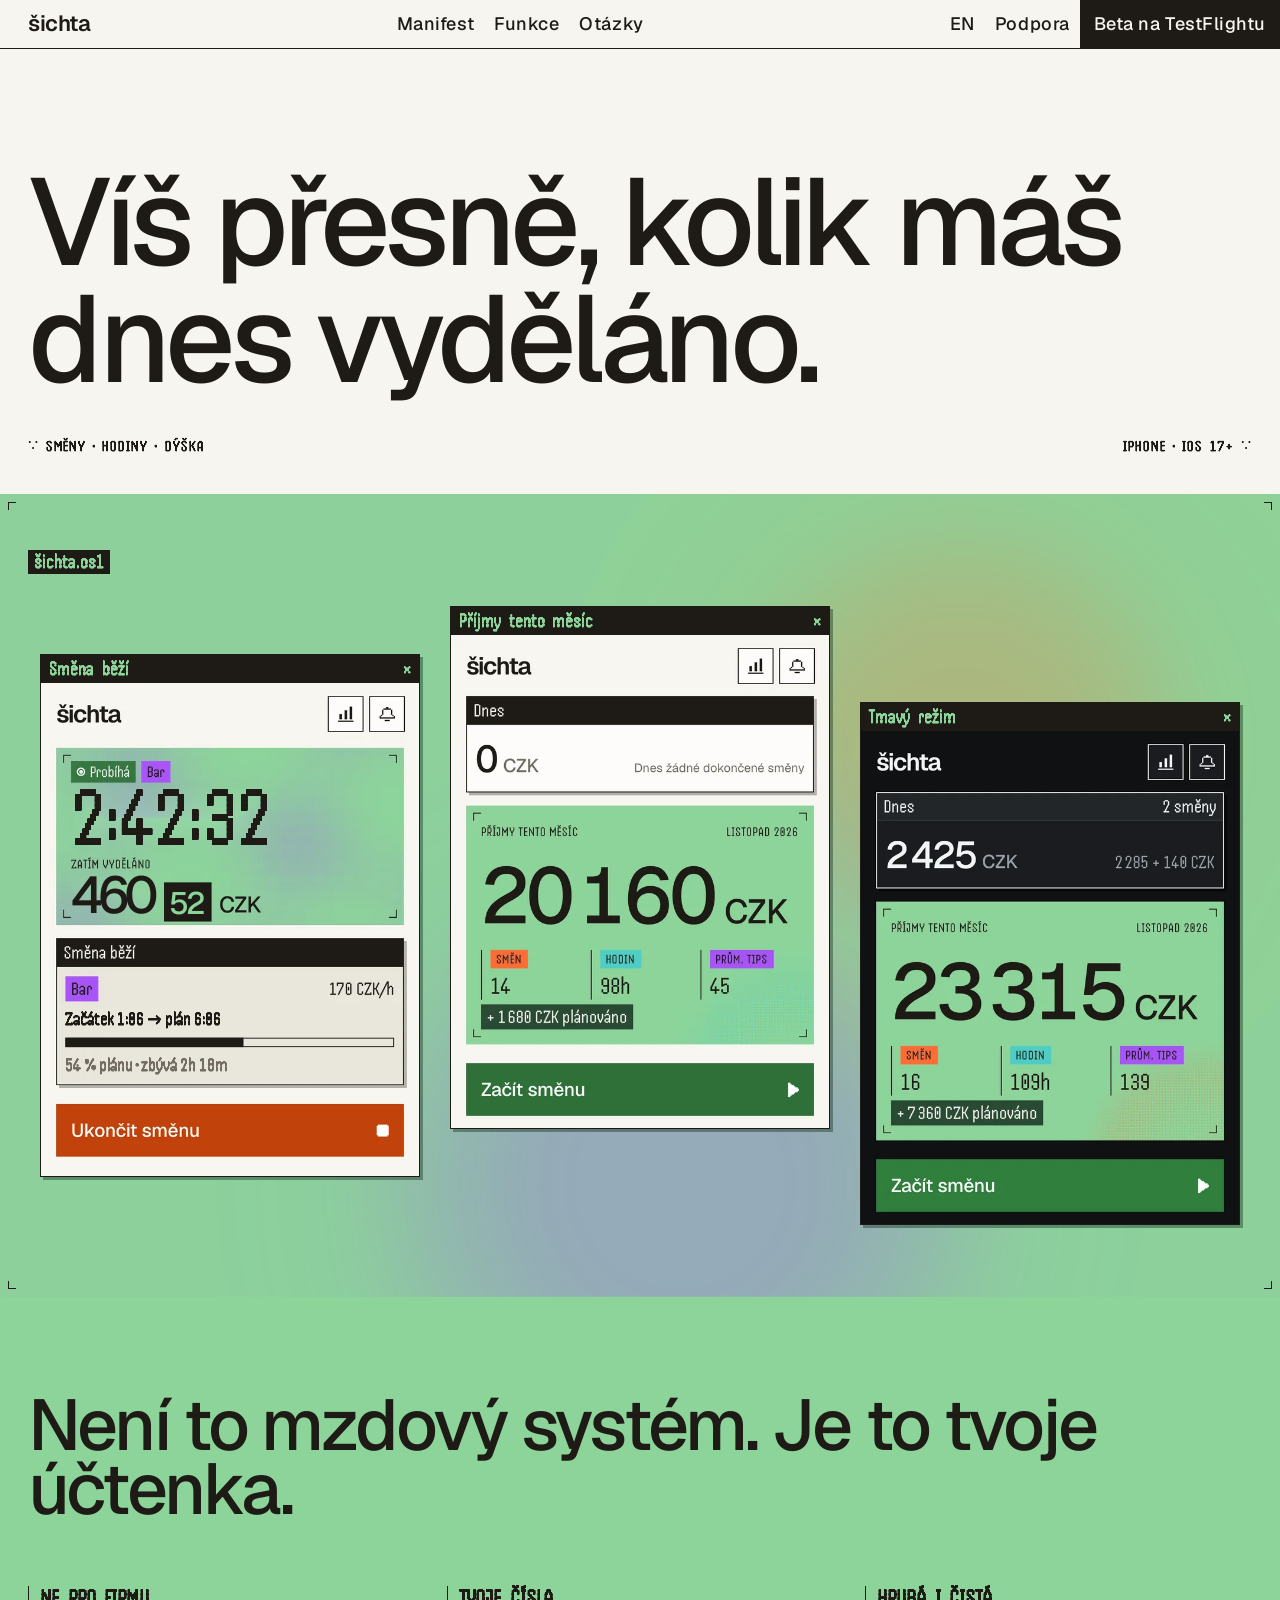
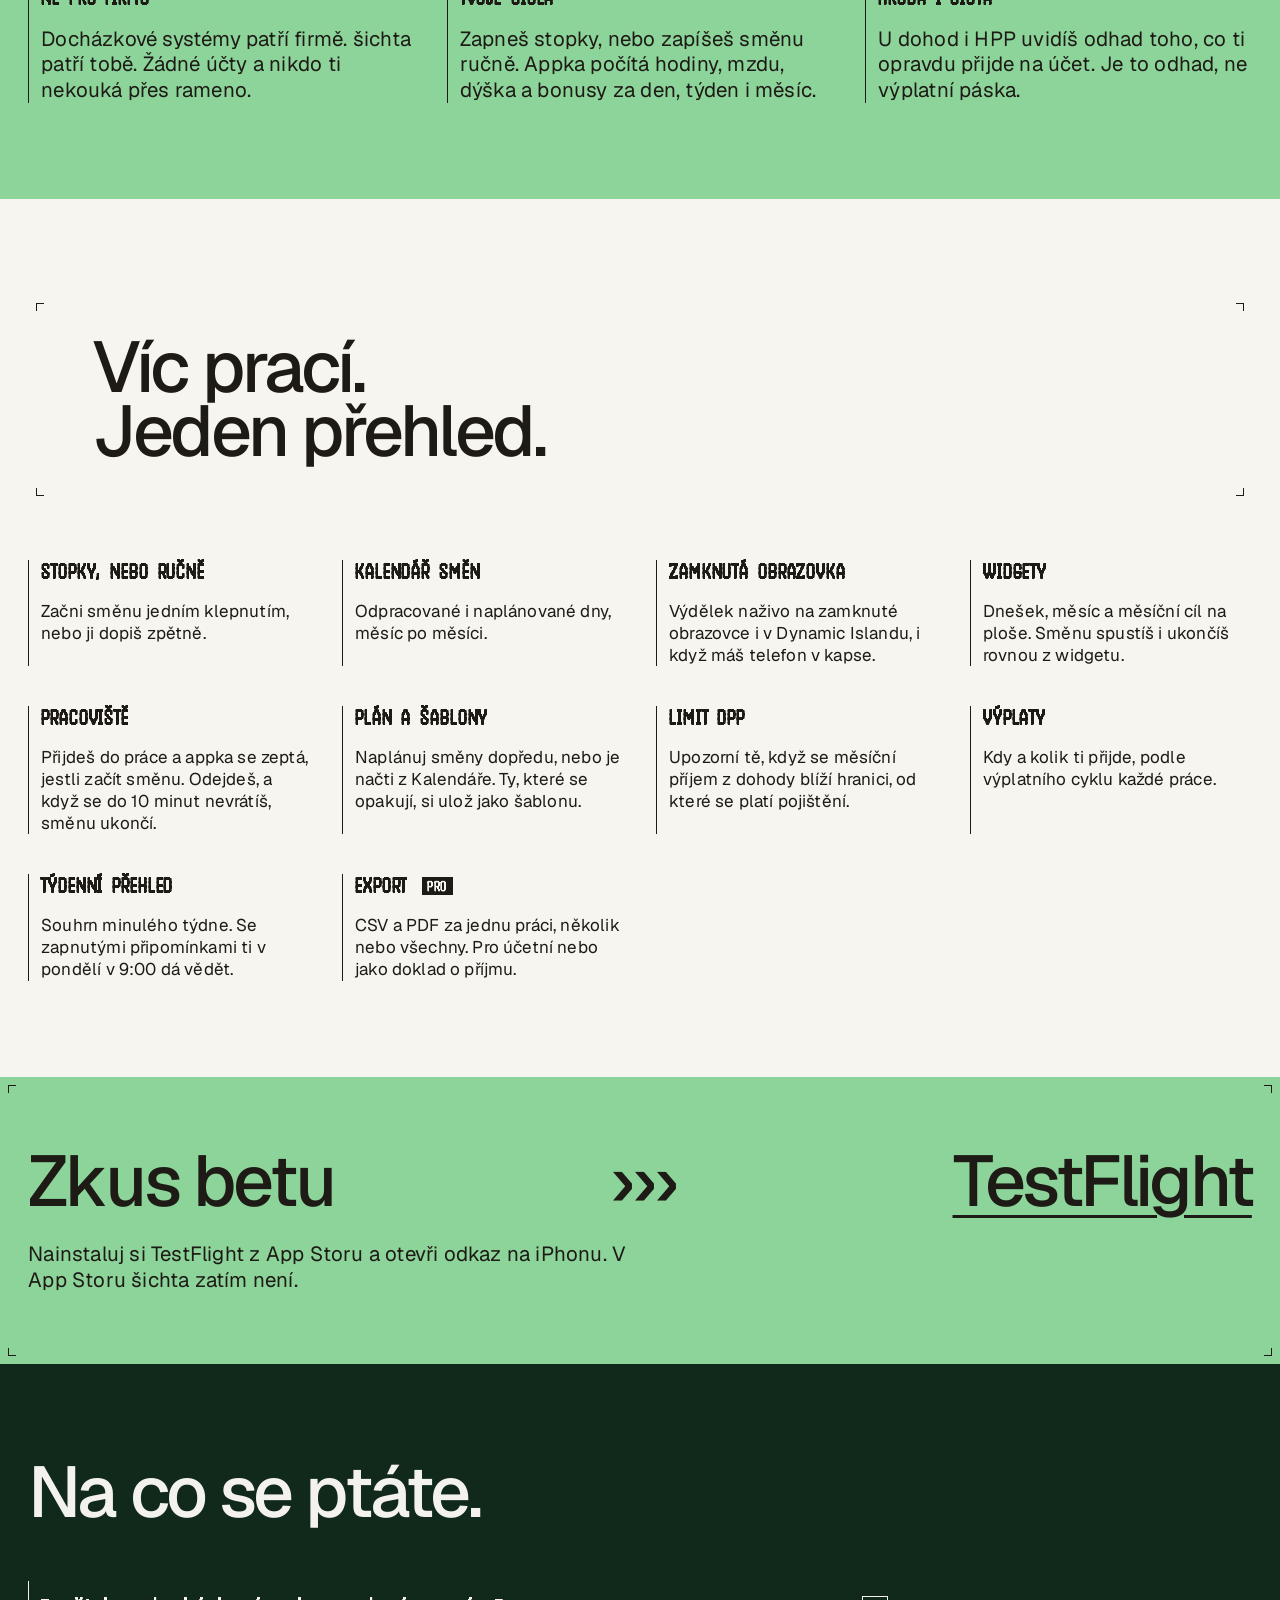
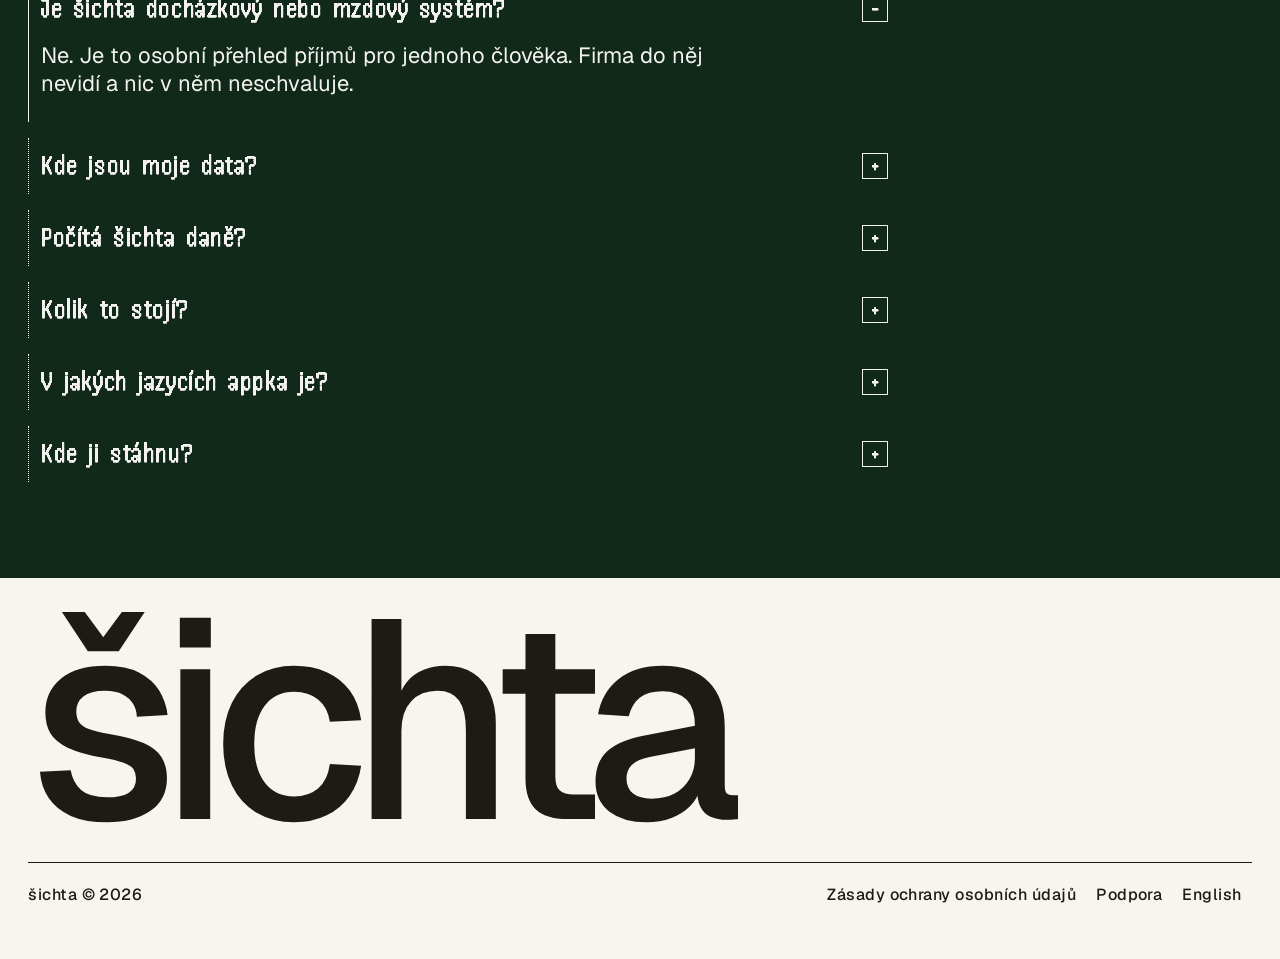
==== commit ce979c2e: "Landing: link previews with the colour blobs og-cs/og-en now show the stage's purple and orange half" ====
--- a/index.html
+++ b/index.html
@@ -19,7 +19,7 @@
 <meta property="og:title" content="šichta — víš přesně, kolik máš dnes vyděláno">
 <meta property="og:description" content="šichta je osobní přehled směn a výdělku pro brigády, dohody i HPP. Stopky, dýška, odhad čisté mzdy, výplaty a widgety. Beta pro iPhone na TestFlightu.">
 <meta property="og:url" content="https://theanhgen.github.io/sichta-legal/">
-<meta property="og:image" content="https://theanhgen.github.io/sichta-legal/assets/img/og-cs.png?v=5">
+<meta property="og:image" content="https://theanhgen.github.io/sichta-legal/assets/img/og-cs.png?v=6">
 <meta property="og:image:width" content="1200">
 <meta property="og:image:height" content="630">
 <meta property="og:image:alt" content="šichta — osobní přehled směn a výdělku">
